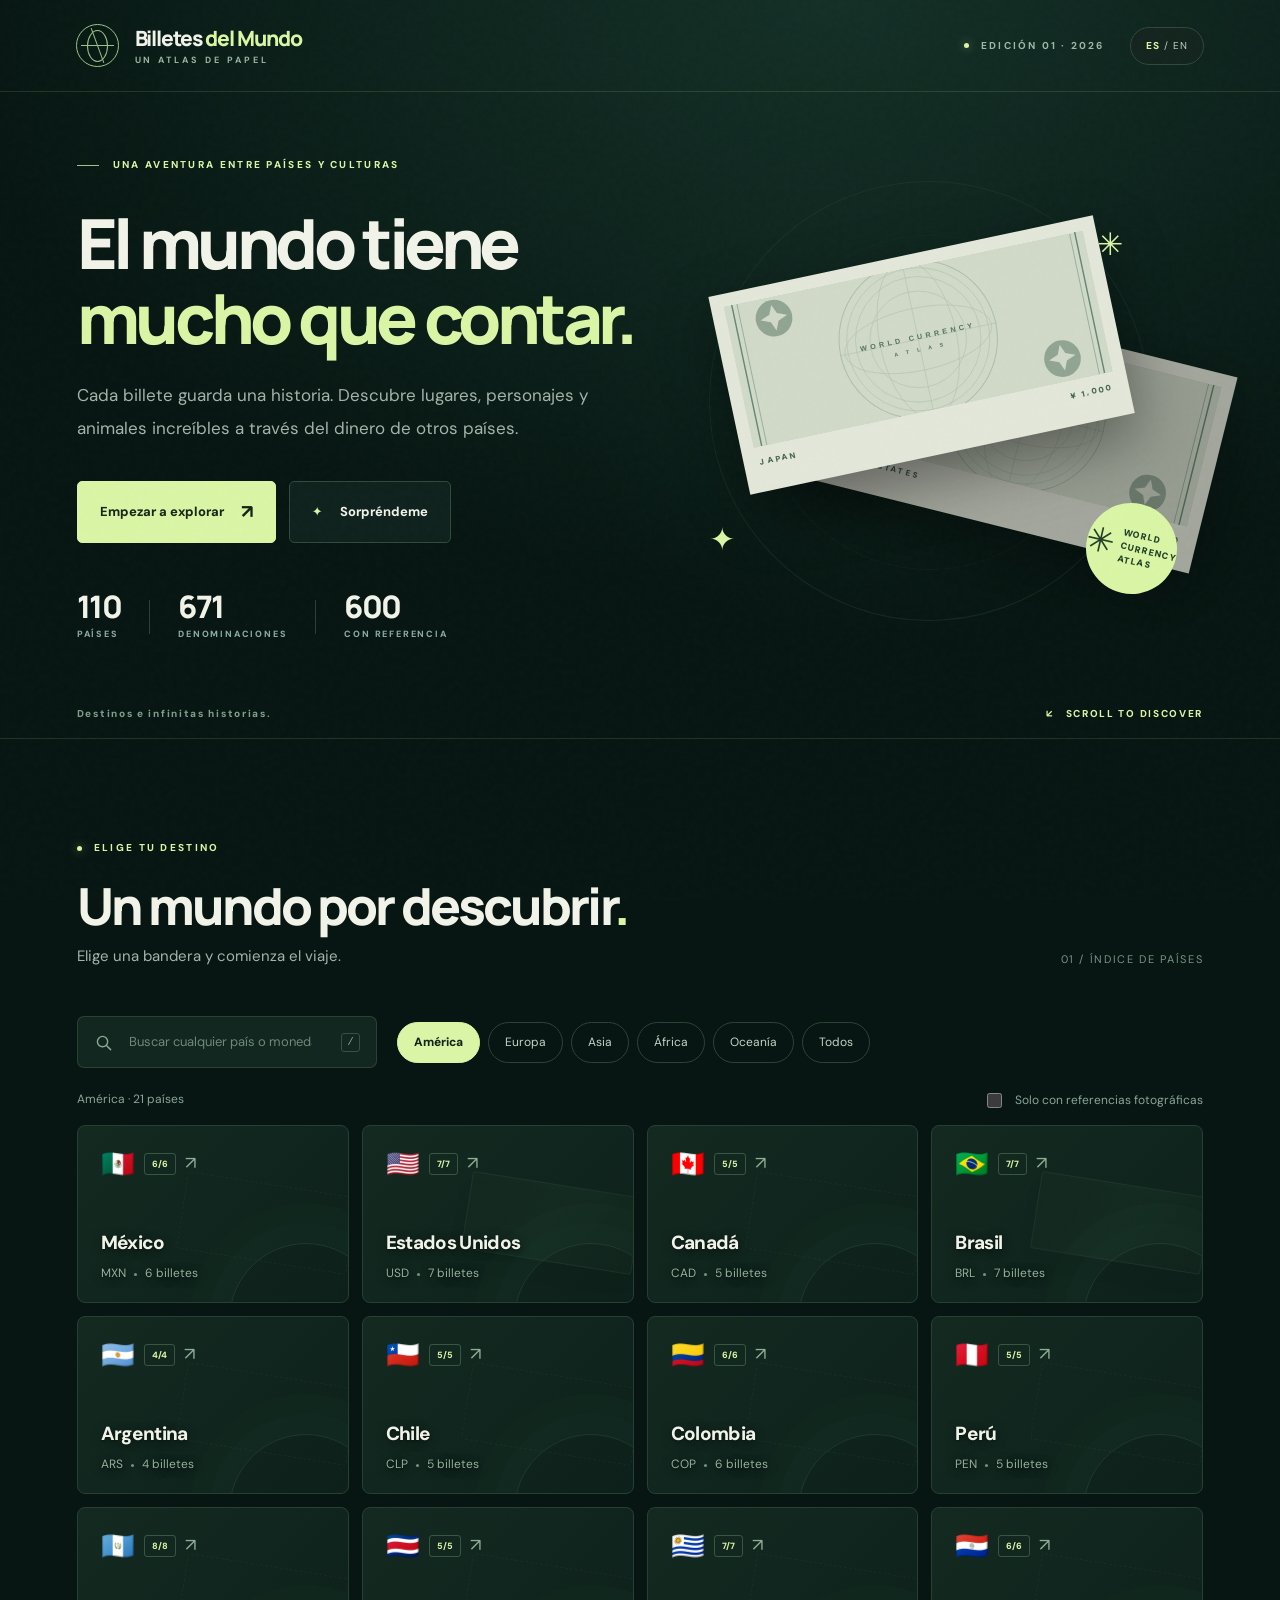
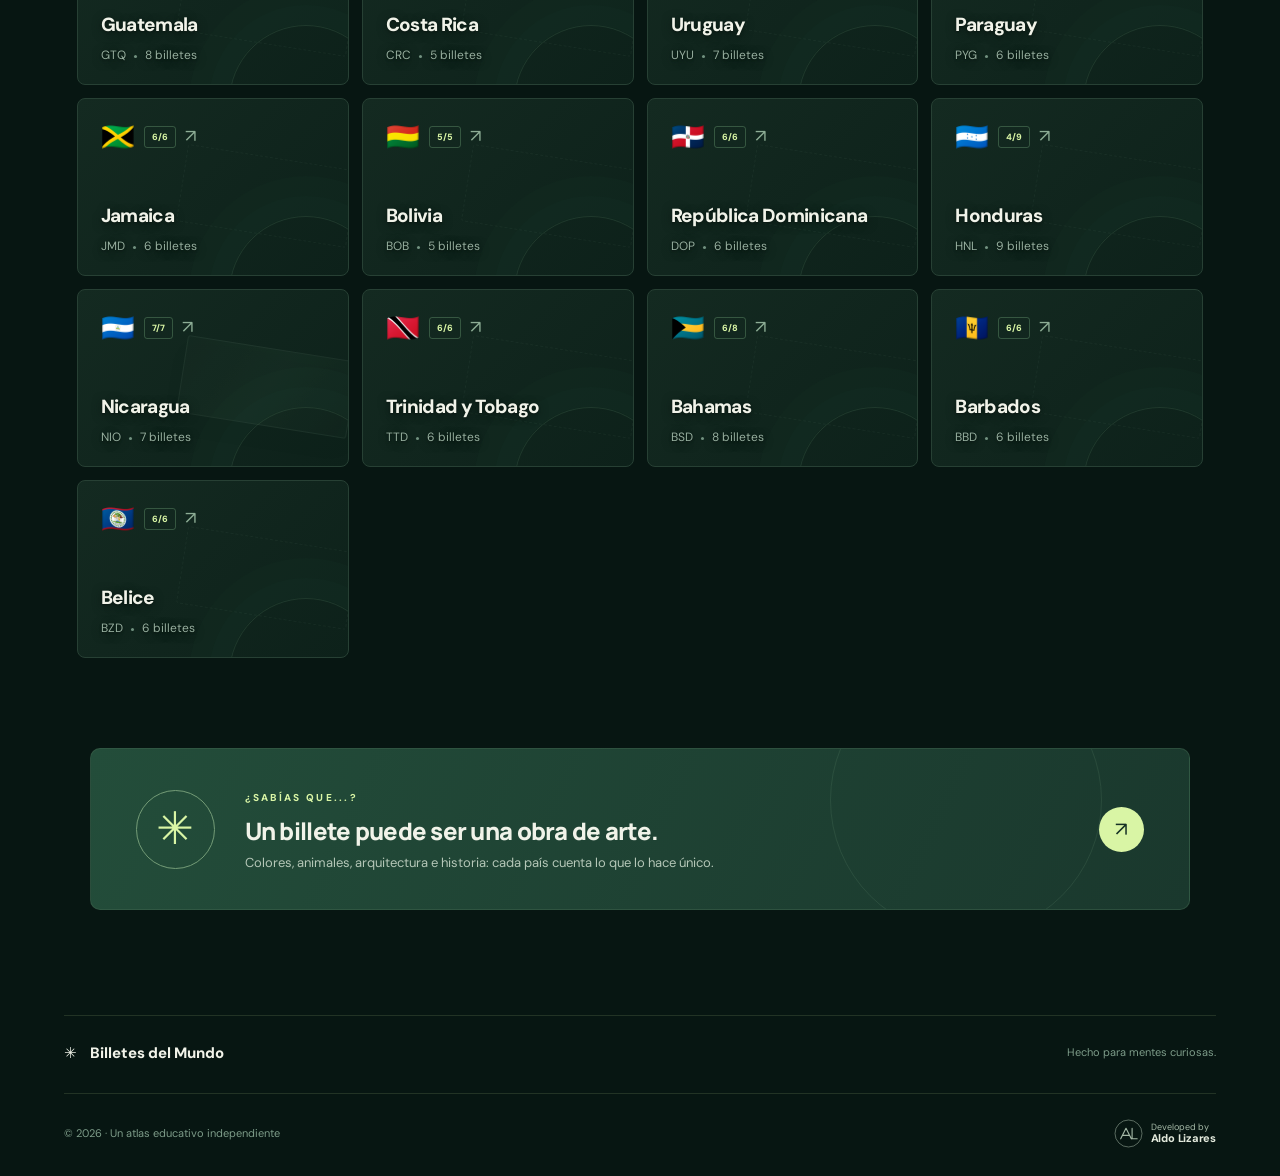
==== index.html @ 88e13718 "v2.7.1: regional browsing, global search, paged cards and cancel obsolete covers" ====
<!doctype html>
<html lang="es">
<head>
  <meta charset="utf-8" />
  <meta name="viewport" content="width=device-width, initial-scale=1, viewport-fit=cover" />
  <meta name="theme-color" content="#081715" />
  <meta name="description" content="Billetes del Mundo — Un museo visual e interactivo para descubrir los billetes actuales de 90 destinos. Creado por Aldo Lizares." />
  <meta property="og:title" content="Billetes del Mundo | Un museo en tu bolsillo" />
  <meta property="og:description" content="Explora países, monedas y denominaciones. Una pequeña aventura alrededor del mundo." />
  <title>Billetes del Mundo — Descubre el dinero del planeta</title>
  <link rel="icon" href="./favicon.svg?v=1" type="image/svg+xml" />
  <link rel="icon" href="./icon-192.png?v=1" type="image/png" sizes="192x192" />
  <link rel="apple-touch-icon" href="./apple-touch-icon.png?v=1" sizes="180x180" />
  <link rel="manifest" href="./manifest.webmanifest?v=1" />
  <meta name="apple-mobile-web-app-title" content="Billetes del Mundo" />
  <link rel="preconnect" href="https://fonts.googleapis.com" />
  <link rel="preconnect" href="https://fonts.gstatic.com" crossorigin />
  <link rel="stylesheet" href="https://fonts.googleapis.com/css2?family=DM+Sans:wght@400;450;500;550;600;650;700;750;800&family=Manrope:wght@400;500;600;700;800&display=swap" />
  <link rel="stylesheet" href="assets/style.css?v=2.7.1" />
  <script src="assets/images.js?v=2.7.1" defer></script>
  <script src="assets/app.js?v=2.7.1" defer></script>
</head>
<body>
  <div class="app-shell">
    <div class="grain" aria-hidden="true"></div>
    <header class="site-header" id="site-header">
      <a class="brand" href="#/" aria-label="Volver al inicio de Billetes del Mundo">
        <span class="brand-logo" aria-hidden="true"><span class="logo-planet"></span><span class="logo-orbit"></span></span>
        <span class="brand-copy"><strong>Billetes<span>del Mundo</span></strong><small data-i18n="brandSubtitle">UN ATLAS DE PAPEL</small></span>
      </a>
      <div class="top-actions">
        <span class="edition-tag"><span class="edition-dot"></span><span data-i18n="edition">EDICIÓN 01 · 2026</span></span>
        <button type="button" id="language-button" class="language-button" aria-label="Change language"><span class="language-dot">ES</span><span> / EN</span></button>
      </div>
    </header>

    <main id="app">
      <section id="home-view" class="home-view">
        <div class="hero">
          <div class="hero-glow" aria-hidden="true"></div>
          <div class="hero-grid">
            <div class="hero-copy">
              <div class="eyebrow"><span class="eyebrow-line"></span><span data-i18n="eyebrow">UNA AVENTURA ENTRE PAÍSES Y CULTURAS</span></div>
              <h1 data-i18n-html="headline">El mundo tiene<br/><em>mucho que contar.</em></h1>
              <p data-i18n="heroDesc">Cada billete guarda una historia. Descubre lugares, personajes y animales increíbles a través del dinero de otros países.</p>
              <div class="hero-buttons">
                <a href="#explore" class="button button-primary" id="explore-button"><span data-i18n="exploreNow">Empezar a explorar</span><span class="arrow-diag">↗</span></a>
                <button type="button" class="button button-ghost" id="surprise-button"><span class="sparkle">✦</span><span data-i18n="surprise">Sorpréndeme</span></button>
              </div>
              <div class="hero-stats" aria-label="Datos del catálogo">
                <div><strong id="stat-countries">90</strong><small data-i18n="countries">PAÍSES</small></div>
                <span class="stat-separator"></span>
                <div><strong id="stat-denoms">544</strong><small data-i18n="denominations">DENOMINACIONES</small></div>
                <span class="stat-separator"></span>
                <div><strong id="stat-images">460</strong><small data-i18n="illustrated">CON REFERENCIA</small></div>
              </div>
            </div>
            <div class="hero-art" aria-hidden="true">
              <div class="hero-orbit orbit-one"></div><div class="hero-orbit orbit-two"></div>
              <div class="hero-star star-one">✳</div><div class="hero-star star-two">✦</div>
              <div class="hero-banknote note-one"><div class="hero-note-img" id="hero-note-img-one"></div><div class="hero-note-line"><span>JAPAN</span><span>¥ 1,000</span></div></div>
              <div class="hero-banknote note-two"><div class="hero-note-img" id="hero-note-img-two"></div><div class="hero-note-line"><span>UNITED STATES</span><span>$ 100</span></div></div>
              <div class="floating-stamp"><span>✳</span><small>WORLD<br/>CURRENCY<br/>ATLAS</small></div>
            </div>
          </div>
          <div class="hero-bottom-line"><span data-i18n="heroBottom">Destinos e infinitas historias.</span><span>↙ &nbsp; SCROLL TO DISCOVER</span></div>
        </div>

        <section class="explore-section" id="explore" aria-labelledby="explore-heading">
          <div class="section-intro"><div><span class="section-kicker"><span class="kicker-dot"></span><span data-i18n="chooseDestination">ELIGE TU DESTINO</span></span><h2 id="explore-heading" data-i18n-html="exploreTitle">Un mundo por descubrir<span class="accent-period">.</span></h2><p data-i18n="exploreDesc">Elige una bandera y comienza el viaje.</p></div><div class="section-sidenote">01 / <span data-i18n="indexLabel">ÍNDICE DE PAÍSES</span></div></div>
          <div class="explore-toolbar">
            <label class="search-field"><svg viewBox="0 0 24 24" width="19" height="19" fill="none" stroke="currentColor" stroke-width="1.8" stroke-linecap="round"><circle cx="10.8" cy="10.8" r="6.5"/><path d="m16 16 5 5"/></svg><input id="country-search" type="search" data-placeholder-es="Buscar cualquier país o moneda..." data-placeholder-en="Search any country or currency..." placeholder="Buscar país o moneda..." autocomplete="off" aria-label="Buscar países"/><kbd>/</kbd></label>
            <div class="filter-scroll" id="region-filters" role="group" aria-label="Filtrar regiones"></div>
          </div>
          <div class="results-caption"><span id="results-count" aria-live="polite"></span><label class="verified-only"><input type="checkbox" id="verified-only"/><span class="check-faux"></span><span data-i18n="photosOnly">Solo con referencias fotográficas</span></label></div>
          <div id="country-grid" class="country-grid"></div>
          <div id="country-more" class="country-more" hidden><span id="country-more-count" class="country-more-count" aria-live="polite"></span><button type="button" class="button button-secondary" id="show-more" aria-controls="country-grid">Mostrar más ↓</button></div>
          <div id="empty-state" class="empty-state" hidden><span>⌕</span><h3 data-i18n="noResults">No encontramos ese destino</h3><p data-i18n="tryAnother">Intenta buscar otro país o moneda.</p><button type="button" class="button button-secondary" id="reset-search" data-i18n="reset">Borrar filtros</button></div>
        </section>
        <section class="discovery-strip"><div class="discovery-symbol">✳</div><div><span class="section-kicker" data-i18n="didYouKnow">¿SABÍAS QUE...?</span><h3 data-i18n="discoveryTitle">Un billete puede ser una obra de arte.</h3><p data-i18n="discoveryDesc">Colores, animales, arquitectura e historia: cada país cuenta lo que lo hace único.</p></div><button class="round-arrow" id="random-bottom" type="button" title="Descubrir un país al azar">↗</button></section>
      </section>

      <section id="country-view" class="country-view" hidden aria-live="polite">
        <nav class="breadcrumb"><a href="#/" id="back-link"><span>←</span> <span data-i18n="allCountries">Todos los países</span></a><span class="slash">/</span><span id="crumb-country"></span></nav>
        <div class="country-title-row"><div><span class="section-kicker"><span class="kicker-dot"></span><span data-i18n="countryCollection">COLECCIÓN POR PAÍS</span></span><div class="country-title"><span id="detail-flag"></span><h1 id="detail-country"></h1></div><div class="detail-sub"><span id="detail-currency"></span><span class="tiny-dot">•</span><span id="detail-series"></span></div></div><button class="round-icon" type="button" id="random-country" title="Otro país al azar" aria-label="Descubrir otro país">↗</button></div>
        <div class="detail-layout">
          <div class="note-display">
            <div class="display-top"><span class="image-status" id="image-status"><span class="live-dot"></span><span id="image-status-text">CARGANDO FOTOGRAFÍA</span></span><span class="note-counter" id="note-count"></span></div>
            <div class="note-canvas" id="note-canvas"><div class="note-stage" id="note-stage"><div id="note-image" class="note-image-wrap"></div><div id="note-placeholder" class="note-placeholder" hidden><div class="placeholder-inner"><div class="placeholder-symbol">✳</div><div class="placeholder-note-value" id="placeholder-value"></div><p data-i18n="pendingPhoto">Fotografía pendiente de verificación</p><a class="official-preview-link" id="official-note-link" target="_blank" rel="noopener noreferrer" hidden>Ver imágenes oficiales ↗</a></div></div></div></div>
            <div class="image-tools"><div class="side-switch" role="group" aria-label="Lado del billete"><button type="button" class="side-switch-btn selected" id="front-button" data-i18n="front">Anverso</button><button type="button" class="side-switch-btn" id="back-button" data-i18n="back">Reverso</button></div><button class="tool-button" type="button" id="zoom-button" title="Ampliar fotografía" disabled><svg viewBox="0 0 24 24" width="19" height="19" fill="none" stroke="currentColor" stroke-width="1.7" stroke-linecap="round"><circle cx="10.5" cy="10.5" r="6.5"/><path d="m16 16 5 5M8 10.5h5M10.5 8v5"/></svg><span data-i18n="zoom">Ampliar</span></button></div>
            <div class="image-source" id="image-source" hidden></div>
          </div>
          <div class="denom-panel"><span class="section-kicker"><span class="kicker-dot"></span><span data-i18n="selectDenom">ELIGE UNA DENOMINACIÓN</span></span><h2 data-i18n-html="banknotesCountry">Los billetes del país<span class="accent-period">.</span></h2><p data-i18n="selectDenomDesc">Selecciona un valor para ver el diseño de cada billete.</p><div class="denom-buttons" id="denom-buttons"></div><div class="selected-summary"><span data-i18n="selectedBanknote">BILLETE SELECCIONADO</span><strong id="selected-denomination"></strong><span id="selected-status"></span></div><div class="note-story" id="note-story" hidden><span class="note-story-label" id="note-story-label"></span><p id="note-story-text"></p></div><div class="fun-fact"><div class="fun-icon">✦</div><div><span data-i18n="aCuriosity">UNA CURIOSIDAD</span><p id="country-fact"></p></div></div><div class="source-link-container"><a class="official-link" id="official-source" target="_blank" rel="noopener noreferrer"><span data-i18n="officialSource">Consultar banco central</span>↗</a></div></div>
        </div>
        <div class="next-journey"><span data-i18n="keepExploring">SIGUE EXPLORANDO</span><button type="button" id="next-country"><span data-i18n="otherDestination">Descubre otro destino</span><span>↗</span></button></div>
      </section>
    </main>

    <footer class="footer"><div class="footer-top"><span class="footer-brand">✳ <span>Billetes del Mundo</span></span><span class="footer-motto" data-i18n="footerMotto">Hecho para mentes curiosas.</span></div><div class="footer-bottom"><span class="footer-copyright">© 2026 · <span data-i18n="footEdition">Un atlas educativo independiente</span></span><div class="signature" aria-label="Developed by Aldo Lizares"><span class="signature-monogram"><svg width="29" height="29" viewBox="0 0 29 29" fill="none" aria-hidden="true"><circle cx="14.5" cy="14.5" r="13.5" stroke="currentColor" stroke-opacity=".52"/><path d="M6.7 19.8 12 9.3l5.3 10.5M8.3 16.4h7.2M18.1 9.4v10.4h5.1" stroke="currentColor" stroke-width="1.12" stroke-linecap="round" stroke-linejoin="round"/></svg></span><span class="signature-copy"><span>Developed by</span><strong>Aldo Lizares</strong></span></div></div></footer>
  </div>
  <dialog id="image-dialog" class="image-dialog"><div class="dialog-top"><div><strong id="dialog-title"></strong><small id="dialog-subtitle"></small></div><button class="dialog-close" id="dialog-close" aria-label="Cerrar">×</button></div><div id="dialog-image-frame" class="dialog-image-frame"><div id="dialog-image" class="dialog-photo" role="img" aria-label="Fotografía ampliada del billete"></div></div><div class="dialog-bottom"><span data-i18n="museumViewer">VISOR DEL MUSEO</span><button type="button" id="dialog-flip"><span data-i18n="flipNote">Voltear billete</span> ↻</button></div></dialog>
  <noscript><div class="noscript">Para explorar el catálogo necesitas activar JavaScript.</div></noscript>
</body>
</html>
---- assets/style.css ----
:root{color-scheme:dark;--bg:#071612;--bg2:#0c1c17;--panel:#10231c;--panel2:#183127;--ink:#f1f3e9;--muted:#a4b4aa;--dim:#70857a;--accent:#d9f5a5;--stroke:rgba(217,245,165,.13);--font:"DM Sans",system-ui,-apple-system,sans-serif;--display:"Manrope",var(--font)}
*{box-sizing:border-box}html{scroll-behavior:smooth;scroll-padding-top:95px}body{margin:0;background:radial-gradient(ellipse 80% 25% at 65% 0%,#143027 0%,transparent 85%),var(--bg);color:var(--ink);font:15px/1.6 var(--font);-webkit-font-smoothing:antialiased;min-height:100vh}a{color:inherit;text-decoration:none}button,input{font:inherit}button{cursor:pointer}button:focus-visible,input:focus-visible,a:focus-visible{outline:2px solid var(--accent);outline-offset:3px}[hidden]{display:none!important}::selection{color:#071612;background:var(--accent)}.app-shell{max-width:1600px;margin:auto;position:relative;overflow:hidden}.grain{position:fixed;inset:0;pointer-events:none;opacity:.018;background-image:url("data:image/svg+xml,%3Csvg viewBox='0 0 200 200' xmlns='http://www.w3.org/2000/svg'%3E%3Cfilter id='n'%3E%3CfeTurbulence type='fractalNoise' baseFrequency='.75' numOctaves='3' stitchTiles='stitch'/%3E%3C/filter%3E%3Crect width='100%25' height='100%25' filter='url(%23n)'/%3E%3C/svg%3E");z-index:5}.site-header{height:92px;padding:0 clamp(22px,5.9vw,85px);border-bottom:1px solid var(--stroke);display:flex;align-items:center;justify-content:space-between;position:relative;z-index:3}.brand{display:flex;gap:16px;align-items:center}.brand-logo{width:43px;height:43px;border:1px solid #9cc487;border-radius:50%;position:relative;display:grid;place-items:center}.logo-planet{width:21px;height:32px;border:1px solid #9cc487;border-radius:50%}.logo-planet:before{content:"";position:absolute;left:4px;right:4px;top:20px;border-top:1px solid #9cc487}.logo-orbit{position:absolute;left:20px;top:2px;bottom:2px;border-left:1px solid #9cc487;transform:rotate(-20deg)}.brand-copy{display:flex;flex-direction:column;line-height:1.2}.brand-copy strong{font:800 21px/1.15 var(--display);letter-spacing:-.05em}.brand-copy strong span{color:var(--accent);margin-left:3px}.brand-copy small{font-size:9px;letter-spacing:.33em;font-weight:700;color:#99b6a3;margin-top:5px}.top-actions{display:flex;align-items:center;gap:26px}.edition-tag{color:#9fb9a5;font-size:10px;font-weight:700;letter-spacing:.22em}.edition-dot,.kicker-dot{display:inline-block;height:5px;width:5px;border-radius:50%;background:var(--accent);margin-right:12px;vertical-align:middle;box-shadow:0 0 10px #d9f5a588}.language-button{border:1px solid #31483b;border-radius:40px;background:#14241e;color:#bcd2c4;font-size:10px;padding:10px 15px;letter-spacing:.1em}.language-dot{color:var(--accent);font-weight:800}.hero{position:relative;min-height:645px;border-bottom:1px solid var(--stroke)}.hero-glow{position:absolute;right:6%;top:5%;width:50%;height:80%;background:radial-gradient(ellipse,#1d40312b,transparent 72%);pointer-events:none}.hero-grid{display:grid;grid-template-columns:1.04fr .96fr;align-items:center;gap:20px;padding:65px clamp(26px,6%,95px) 48px;min-height:575px}.hero-copy{position:relative;z-index:1}.eyebrow,.section-kicker{font-size:10px;letter-spacing:.23em;color:var(--accent);font-weight:800}.eyebrow-line{display:inline-block;width:22px;border-top:1px solid #a2c18d;vertical-align:middle;margin-right:14px}.hero h1{font:800 clamp(48px,5.4vw,84px)/1.08 var(--display);letter-spacing:-.064em;max-width:780px;margin:33px 0 24px}.hero h1 em{font-style:normal;color:var(--accent)}.hero-copy>p{font-size:17px;color:var(--muted);max-width:540px;margin:0;line-height:1.9}.hero-buttons{display:flex;gap:13px;margin-top:37px}.button{border-radius:5px;padding:15px 22px;min-height:51px;display:inline-flex;align-items:center;gap:17px;font-size:13px;font-weight:750;border:1px solid #304b3b}.button-primary{background:var(--accent);color:#172516;border-color:var(--accent)}.button-primary:hover{background:#efffc9}.button-ghost,.button-secondary{color:var(--ink);background:#10221d}.button-ghost:hover,.button-secondary:hover{border-color:#87b290}.arrow-diag{font-size:19px}.sparkle{color:var(--accent)}.hero-stats{display:flex;gap:28px;align-items:center;margin-top:48px}.hero-stats div{display:grid;gap:5px}.hero-stats strong{font:800 31px/1 var(--display);letter-spacing:-.05em}.hero-stats small{font-size:9px;letter-spacing:.2em;color:#8baca0;font-weight:800}.stat-separator{width:1px;height:34px;background:#294035}.hero-bottom-line{display:flex;justify-content:space-between;padding:16px clamp(26px,6%,95px);font-size:10px;font-weight:800;letter-spacing:.17em;color:#7f9f8c}.hero-bottom-line span:last-child{color:var(--accent)}.hero-art{height:485px;position:relative}.hero-orbit{position:absolute;border:1px solid #24403570;border-radius:50%;width:440px;height:440px;top:5%;left:7%;transform:rotate(-25deg)}.orbit-two{width:335px;height:335px;top:16%;left:17%;border-style:dotted}.hero-banknote{position:absolute;width:74%;max-width:460px;aspect-ratio:1.95;background:#e3e7d9;padding:13px;box-shadow:0 22px 60px #0006;transform:rotate(-12deg);top:20%;left:10%;z-index:2}.note-two{transform:rotate(14deg);left:29%;top:35%;z-index:1;filter:brightness(.72)}.hero-note-img{height:82%;background:#d1d9c8 url("note-ornament.svg") center/cover no-repeat}.hero-note-line{display:flex;justify-content:space-between;padding:9px 3px 0;color:#476454;font-weight:900;letter-spacing:.3em;font-size:8px}.floating-stamp{position:absolute;right:5%;bottom:10%;background:var(--accent);color:#224027;width:91px;height:91px;border-radius:50%;display:flex;align-items:center;justify-content:center;gap:6px;transform:rotate(13deg);z-index:4}.floating-stamp span{font-size:34px}.floating-stamp small{font-size:9px;line-height:1.5;letter-spacing:.11em;font-weight:900}.hero-star{position:absolute;color:var(--accent);font-size:31px;z-index:4}.star-one{right:15%;top:13%}.star-two{left:7%;bottom:16%}.explore-section{padding:95px clamp(26px,6%,95px) 90px}.section-intro{display:flex;justify-content:space-between;align-items:flex-end}.section-intro h2,.denom-panel h2{font:800 clamp(32px,4vw,52px)/1.14 var(--display);letter-spacing:-.056em;margin:18px 0 10px}.accent-period{color:var(--accent)}.section-intro p,.denom-panel>p{color:var(--muted);margin:0}.section-sidenote{font-size:11px;letter-spacing:.15em;color:#759583}.explore-toolbar{display:flex;gap:18px;align-items:center;margin-top:48px}.search-field{height:52px;width:300px;display:flex;gap:14px;align-items:center;border:1px solid var(--stroke);background:#12271f;border-radius:7px;padding:0 16px}.search-field svg{color:#86aa92;flex-shrink:0}.search-field input{background:none;border:0;outline:0;color:var(--ink);min-width:0;width:100%;font-size:13px}.search-field input::placeholder{color:#6e8979}.search-field kbd{font-size:11px;border:1px solid #375044;padding:0 5px;color:#82a08e;border-radius:3px}.filter-scroll{display:flex;gap:8px;overflow:auto;scrollbar-width:none;padding:2px}.filter-scroll::-webkit-scrollbar{display:none}.filter-chip{border:1px solid #2c4436;background:transparent;color:#c4d3c6;border-radius:28px;padding:10px 16px;font-size:12px;white-space:nowrap}.filter-chip.active,.filter-chip[aria-pressed=true]{color:#142419;border-color:var(--accent);background:var(--accent);font-weight:800}.results-caption{display:flex;justify-content:space-between;color:#8ba598;font-size:12px;margin:22px 0 14px}.verified-only{display:flex;align-items:center;gap:10px;cursor:pointer}.verified-only input{accent-color:var(--accent);width:15px;height:15px}.check-faux{display:none}.country-grid{display:grid;grid-template-columns:repeat(4,minmax(0,1fr));gap:13px}.country-card{min-height:166px;position:relative;overflow:hidden;text-align:left;border:1px solid #274034;background:linear-gradient(135deg,#142a21,#0d211a);border-radius:8px;color:var(--ink);padding:23px 23px 19px;display:flex;flex-direction:column;justify-content:space-between;isolation:isolate;transition:transform .22s,border-color .22s,background .22s}.country-card:before{content:"";position:absolute;z-index:-1;width:152px;height:152px;right:-35px;bottom:-95px;border-radius:50%;border:1px solid #3c5e4860;box-shadow:0 0 0 20px #1a3b2826,0 0 0 40px #1a3b2820}.country-card:hover{transform:translateY(-3px);border-color:#9ccf9b88;background:linear-gradient(135deg,#1d392b,#11291e)}.country-card-top{display:flex;align-items:center;gap:9px}.country-card-flag{font-size:27px;line-height:1}.country-card-arrow{margin-left:auto;color:#8dad95;font-size:18px}.card-photo-badge{font-size:9px;padding:3px 7px;border:1px solid #6d9e7366;border-radius:3px;color:var(--accent);font-weight:800}.country-card-name{font-size:19px;letter-spacing:-.035em;font-weight:800}.country-card-info{color:#97af9f;font-size:12px;margin-top:4px}.card-dot{display:inline-block;width:3px;height:3px;border-radius:50%;background:#729280;margin:0 8px;vertical-align:middle}.empty-state{text-align:center;padding:70px 10px;border:1px dashed #385344;border-radius:10px}.empty-state>span{font-size:45px;color:var(--accent)}.empty-state p{color:var(--muted)}.discovery-strip{position:relative;display:flex;align-items:center;gap:30px;margin:0 clamp(26px,7%,112px) 105px;padding:35px 45px;border-radius:10px;background:linear-gradient(115deg,#234d3a,#1a382d);border:1px solid #41664e77;overflow:hidden}.discovery-strip:after{content:"";position:absolute;right:8%;top:-85px;width:270px;height:270px;border:1px solid #86b28c22;border-radius:50%}.discovery-symbol{width:79px;height:79px;border:1px solid #749c77;border-radius:50%;display:grid;place-items:center;color:var(--accent);font-size:45px;flex-shrink:0}.discovery-strip h3{font:800 24px var(--display);letter-spacing:-.03em;margin:6px 0}.discovery-strip p{color:#b5c7b8;margin:0;font-size:13px}.round-arrow{margin-left:auto;flex-shrink:0;width:45px;height:45px;border:0;border-radius:50%;background:var(--accent);color:#153025;font-size:20px}.footer{border-top:1px solid var(--stroke);margin:0 5%;padding:25px 0 28px}.footer-top,.footer-bottom{display:flex;align-items:center;justify-content:space-between;gap:20px}.footer-top{border-bottom:1px solid var(--stroke);padding-bottom:28px}.footer-brand{font-weight:800}.footer-brand>span{margin-left:10px}.footer-motto,.footer-copyright{font-size:11px;color:#7d9c89}.footer-bottom{padding-top:25px}.signature{display:flex;align-items:center;gap:8px;color:#a5b9a7}.signature-monogram{display:grid;place-items:center}.signature-copy{display:flex;flex-direction:column;line-height:1.2;font-size:9px}.signature-copy strong{font-size:11px;letter-spacing:-.02em;font-weight:800;color:#e2e9dc}.country-view{padding:40px clamp(26px,6%,95px) 105px}.breadcrumb{display:flex;gap:20px;align-items:center;font-size:12px;color:#849e8c}.breadcrumb a:hover{color:var(--accent)}.slash{color:#365644}.country-title-row{display:flex;align-items:center;justify-content:space-between;padding:65px 0 35px}.country-title{display:flex;align-items:center;gap:20px}.country-title #detail-flag{font-size:53px}.country-title h1{font:800 clamp(40px,5vw,78px)/1.1 var(--display);letter-spacing:-.065em;margin:16px 0 12px}.detail-sub{color:#a5b9aa;font-size:15px}.tiny-dot{margin:0 9px;color:var(--accent)}.round-icon{width:48px;height:48px;background:#142d23;border:1px solid #365443;color:var(--accent);border-radius:50%;font-size:22px}.detail-layout{display:grid;grid-template-columns:minmax(0,1.15fr) minmax(300px,.85fr);gap:30px;align-items:start}.note-display{background:linear-gradient(150deg,#173328,#0d211a);border:1px solid #345444;border-radius:12px;padding:23px}.display-top,.image-tools{display:flex;align-items:center;justify-content:space-between}.image-status{font-size:10px;letter-spacing:.15em;font-weight:800;color:var(--accent)}.image-status.pending{color:#a6b6aa}.live-dot{display:inline-block;width:5px;height:5px;border-radius:50%;background:currentColor;margin-right:8px}.note-counter{font:800 13px var(--display);color:#a0bcab}.note-canvas{height:clamp(250px,34vw,450px);display:grid;place-items:center}.note-stage{width:100%;height:100%;display:grid;place-items:center}.note-image-wrap{width:100%;display:grid;place-items:center;cursor:zoom-in}.note-image-wrap img{max-width:100%;max-height:clamp(230px,30vw,390px);object-fit:contain;box-shadow:0 12px 35px #001a1255;animation:appear .25s ease}.image-loading{font-size:11px;color:#9cb9a8;letter-spacing:.15em}.note-placeholder{width:min(100%,480px);aspect-ratio:1.9;background:linear-gradient(135deg,#d9e0ce,#bccbb9);border:13px solid #f0f1e6;box-shadow:0 15px 50px #0006;display:grid;place-items:center;text-align:center;color:#547261;transform:rotate(-3deg)}.placeholder-inner{padding:8px}.placeholder-symbol{font-size:38px}.placeholder-note-value{font:800 clamp(26px,4vw,46px) var(--display)}.note-placeholder p{font-size:11px;max-width:200px;margin:5px auto}.image-tools{gap:14px;border-top:1px solid var(--stroke);padding-top:18px}.side-switch{display:inline-flex;gap:4px;padding:4px;background:#0b1e16;border:1px solid #355043;border-radius:6px}.side-switch-btn{border:0;border-radius:4px;background:transparent;color:#9fb6a6;padding:11px 17px;font-size:12px;font-weight:750}.side-switch-btn.selected{background:var(--accent);color:#0a1d15}.tool-button{border:1px solid #395445;border-radius:5px;background:#162d23;color:#e1eadd;display:flex;align-items:center;gap:7px;padding:12px;font-size:12px}.tool-button:disabled{opacity:.4;cursor:default}.image-source{font-size:11px;color:#8faf9c;margin-top:14px}.image-source a{text-decoration:underline}.denom-panel{padding:24px 5px}.denom-panel h2{font-size:35px}.denom-buttons{display:grid;grid-template-columns:repeat(3,1fr);gap:10px;margin-top:28px}.denom-button{border:1px solid #315341;background:#13291f;color:#e0eddb;border-radius:7px;min-height:57px;font-size:15px;font-weight:800;letter-spacing:-.04em}.denom-button[data-has-photo="true"]:after{content:"✦";font-size:10px;color:var(--accent);vertical-align:super;margin-left:4px}.denom-button.active{border-color:var(--accent);background:var(--accent);color:#152a1d}.denom-button.active:after{color:#385e3b}.selected-summary{display:flex;flex-direction:column;gap:6px;border-top:1px solid var(--stroke);border-bottom:1px solid var(--stroke);margin-top:24px;padding:23px 0}.selected-summary>span:first-child,.fun-fact span{font-size:10px;letter-spacing:.18em;font-weight:800;color:var(--accent)}.selected-summary strong{font:800 33px var(--display)}#selected-status{font-size:12px;color:#aac2ae}.fun-fact{display:flex;gap:16px;margin-top:26px}.fun-icon{width:42px;height:42px;flex-shrink:0;display:grid;place-items:center;border:1px solid #48694b;border-radius:50%;color:var(--accent);font-size:22px}.fun-fact p{font-size:14px;line-height:1.7;color:#c2d1c4}.source-link-container{margin-top:20px}.official-link{font-size:12px;color:var(--accent);border-bottom:1px solid #67865d;padding-bottom:6px}.next-journey{margin-top:80px;border-top:1px solid var(--stroke);padding-top:27px;display:flex;justify-content:space-between;align-items:center;font-size:10px;letter-spacing:.2em;color:var(--accent)}.next-journey button{background:none;color:var(--ink);border:0;font-weight:800;font-size:15px}.next-journey button span:last-child{margin-left:18px;color:var(--accent)}.image-dialog{background:#0c1e18;color:#e9efe6;border:1px solid #4b6954;border-radius:13px;max-width:min(1000px,94vw);max-height:95vh;padding:18px 24px;box-shadow:0 40px 160px #000d}.image-dialog::backdrop{background:#000d;backdrop-filter:blur(7px)}.dialog-top,.dialog-bottom{display:flex;align-items:center;justify-content:space-between;gap:20px}.dialog-top strong,.dialog-top small{display:block}.dialog-top small{color:#96b7a0}.dialog-close{border:0;background:transparent;font-size:31px;color:#d2e6d5}.image-dialog img{display:block;max-width:100%;max-height:68vh;object-fit:contain;margin:18px auto}.dialog-bottom{border-top:1px solid var(--stroke);padding-top:12px;font-size:10px;letter-spacing:.12em;color:#93ab99}.dialog-bottom button{background:#d9f5a5;color:#163025;border:0;border-radius:5px;padding:10px;font-size:12px}.noscript{padding:20px;text-align:center}.image-dialog[open]{display:block}@keyframes appear{from{opacity:0;transform:scale(.96)}to{opacity:1;transform:scale(1)}}@media(max-width:1050px){.country-grid{grid-template-columns:repeat(3,1fr)}.hero-grid{grid-template-columns:1fr .84fr}.hero-art{transform:scale(.9);transform-origin:center}.detail-layout{grid-template-columns:1fr .88fr}}@media(max-width:780px){.site-header{height:72px;padding:0 20px}.brand-logo{width:35px;height:35px}.brand-copy strong{font-size:16px}.brand-copy small{font-size:7px}.edition-tag{display:none}.hero-grid{grid-template-columns:1fr;min-height:0;padding:75px 23px 20px;gap:10px}.hero{min-height:0}.hero h1{font-size:clamp(43px,8vw,64px);margin:24px 0 20px}.hero-copy>p{font-size:14px;max-width:540px}.hero-buttons{margin-top:25px}.button{font-size:12px;padding:13px 15px}.hero-stats{gap:24px;margin-top:32px}.hero-stats strong{font-size:28px}.hero-art{width:min(470px,100%);height:320px;transform:none;margin:0 auto}.hero-orbit{height:285px;width:285px;left:12%;top:7%}.orbit-two{width:210px;height:210px;left:22%;top:20%}.hero-banknote{width:74%;top:13%;left:8%}.note-two{left:20%;top:33%}.floating-stamp{height:73px;width:73px;right:4%;bottom:3%}.floating-stamp small{font-size:7px}.floating-stamp span{font-size:23px}.hero-bottom-line{padding:13px 23px;font-size:8px}.explore-section{padding:72px 23px}.section-intro h2{font-size:36px}.section-sidenote{display:none}.explore-toolbar{display:block;margin-top:32px}.search-field{width:100%}.filter-scroll{margin-top:19px;margin-right:-23px}.results-caption{font-size:11px}.country-grid{grid-template-columns:repeat(2,minmax(0,1fr));gap:10px}.country-card{min-height:155px;padding:17px}.country-card-name{font-size:15px}.country-card-info{font-size:10px}.country-card-flag{font-size:23px}.discovery-strip{margin:0 23px 75px;padding:23px 20px;gap:15px}.discovery-symbol{width:44px;height:44px;font-size:29px}.discovery-strip h3{font-size:19px}.discovery-strip p{font-size:11px}.round-arrow{width:35px;height:35px}.footer{margin:0 23px}.footer-top{padding-bottom:21px}.footer-bottom{padding-top:19px}.country-view{padding:25px 23px 75px}.country-title-row{padding:45px 0 25px}.country-title h1{font-size:44px}.country-title #detail-flag{font-size:37px}.detail-layout{grid-template-columns:1fr;gap:10px}.note-display{padding:16px}.note-canvas{height:310px}.note-image-wrap img{max-height:270px}.denom-panel{padding:28px 0}.denom-panel h2{font-size:32px}}@media(max-width:420px){.brand-copy strong{font-size:14px}.language-button{padding:8px 10px}.hero h1{font-size:42px}.hero-buttons{gap:8px}.button{padding:12px 10px;gap:9px}.hero-stats{gap:16px}.hero-stats strong{font-size:25px}.hero-art{height:285px}.hero-banknote{top:12%}.note-two{top:32%}.hero-bottom-line span:last-child{font-size:0}.hero-bottom-line span:last-child:after{content:"↓ SCROLL";font-size:9px}.country-card-name{font-size:14px}.country-card-info{font-size:9px}.country-card{min-height:145px}.discovery-strip{gap:11px}.round-arrow{margin-left:0}.footer-motto{display:none}.footer-bottom{align-items:flex-end}.footer-copyright{max-width:150px}.note-canvas{height:260px}.note-image-wrap img{max-height:240px}.denom-buttons{grid-template-columns:repeat(3,minmax(0,1fr))}.denom-button{font-size:13px;padding:3px}.country-title h1{font-size:37px}.detail-sub{font-size:12px}}

/* Keep country names and currency metadata on distinct lines. */
.country-card-bottom{display:flex;flex-direction:column;gap:2px;align-items:flex-start;position:relative;z-index:1}
.country-card-top{position:relative;z-index:1}
.country-card-name{display:block}
.country-card-info{display:block}
.country-card:active{transform:translateY(0) scale(.985)}
@media(prefers-reduced-motion:reduce){html{scroll-behavior:auto}*,*::before,*::after{animation-duration:.01ms!important;transition-duration:.01ms!important}}

/* v1.1 — a quiet, museum-grade presentation for curated banknote portraits */
.country-card.has-image{min-height:178px}
.country-card-thumb{position:absolute;z-index:0;right:-14px;top:51px;width:70%;height:92px;display:flex;align-items:center;justify-content:center;pointer-events:none;transform:rotate(9deg);opacity:.85;filter:drop-shadow(0 12px 12px rgba(0,0,0,.32));transition:transform .35s ease,opacity .35s ease}
.country-card-thumb img{display:block;max-width:100%;max-height:100%;width:auto;height:auto;object-fit:contain;border:1px solid #fff7;border-radius:2px;background:#e3e6dd}
.country-card.has-image:hover .country-card-thumb{transform:rotate(5deg) translateY(-4px);opacity:.98}
.country-card.has-image .country-card-bottom,.country-card.has-image .country-card-top{position:relative;z-index:1}
.country-card.has-image .country-card-bottom{text-shadow:0 2px 10px #0c1a14,0 1px 2px #0c1a14}
.note-story{margin:17px 0 0;padding:15px 17px;background:linear-gradient(110deg,rgba(208,238,165,.07),rgba(208,238,165,.025));border-left:2px solid var(--accent);border-radius:0 8px 8px 0}
.note-story-label{display:block;color:var(--accent);font-size:9px;font-weight:800;letter-spacing:.15em}
.note-story p{font-size:12px;line-height:1.8;color:#c9dbc9;margin:9px 0 0}
.official-preview-link{display:inline-flex;align-items:center;justify-content:center;position:relative;z-index:3;margin-top:12px;padding:9px 10px;border-radius:5px;background:#19372a;color:#ebffe7;border:1px solid #537859;line-height:1.35;font-size:10px;font-weight:850;letter-spacing:.04em;max-width:95%;text-decoration:none;transform:rotate(3deg)}
.official-preview-link:hover,.official-preview-link:focus-visible{background:#2f5a3d;color:#fff}
.note-placeholder:has(.official-preview-link:not([hidden])){transform:rotate(-1.5deg)}
@media(max-width:600px){
 .country-card.has-image{min-height:166px}
 .country-card-thumb{top:46px;right:-18px;width:77%;height:67px}
 .country-card-thumb img{max-height:67px}
 .note-story{padding:12px 14px}
 .note-story p{font-size:11px;line-height:1.65}
 .official-preview-link{font-size:8.5px;padding:7px 6px;margin-top:8px}
}
@media(prefers-reduced-motion:reduce){.country-card-thumb{transition:none!important}}

/* v1.4: Canadian currency reproduction safeguards and visible coverage counters */
.card-photo-badge.no-photo{border-color:rgba(151,175,159,.22);color:#a1afa4;opacity:.8}
.note-image-wrap.specimen-required,.dialog-image-frame.specimen-required{position:relative;isolation:isolate}
.note-image-wrap.specimen-required::after,.dialog-image-frame.specimen-required::after{content:"SPECIMEN";position:absolute;top:50%;left:50%;z-index:3;transform:translate(-50%,-50%) rotate(-30deg);font-family:var(--display),sans-serif;font-weight:900;letter-spacing:.08em;font-size:clamp(23px,6vw,64px);line-height:1;color:#f7faef;-webkit-text-stroke:1.5px #143226;text-shadow:0 2px 6px #0009;opacity:.72;pointer-events:none;white-space:nowrap;width:80%;text-align:center}
.dialog-image-frame{position:relative;display:grid;place-items:center;max-height:76vh}
.dialog-image-frame img{max-width:100%;max-height:68vh;object-fit:contain;margin:18px auto}
.dialog-image-frame.specimen-required::after{font-size:clamp(24px,7vw,85px)}
@media(max-width:600px){.note-image-wrap.specimen-required::after{font-size:clamp(21px,7vw,43px)}.dialog-image-frame.specimen-required::after{font-size:clamp(21px,7vw,48px)}}

/* Version 2.0 — photographic banknote contact-sheet viewport.
   Each selected sheet is shown as its original image, visually framed to one note.
   No copied or altered image files are stored in the repository. */
.banknote-crop{position:relative;isolation:isolate;display:block;overflow:hidden;flex:none;background:#f4f4ee;box-shadow:0 14px 38px #00120f55;border-radius:3px;line-height:0}
.banknote-crop>img,.note-image-wrap .banknote-crop>img,.country-card-thumb .banknote-crop>img,.dialog-photo .banknote-crop>img{
 position:absolute!important;max-width:none!important;max-height:none!important;height:auto!important;
 margin:0!important;right:auto!important;bottom:auto!important;object-fit:fill!important;
 box-shadow:none!important;border:0!important;border-radius:0!important;animation:none!important;
 transform:none!important;pointer-events:none
}
.note-image-wrap .banknote-crop{width:min(100%,620px);margin:0 auto;cursor:zoom-in}
.country-card-thumb .banknote-crop{width:100%;max-width:100%;box-shadow:0 9px 13px #00120f88}
.dialog-photo{display:grid;place-items:center;width:min(920px,87vw);min-height:70px;max-height:72vh;padding:10px 0}
.dialog-photo>img{max-width:100%;max-height:68vh;object-fit:contain}
.dialog-photo .banknote-crop{width:min(85vw,850px);max-height:68vh}
.country-card-thumb[data-photo-id]{overflow:visible}
@media(max-width:600px){
 .note-image-wrap .banknote-crop{width:100%}
 .country-card-thumb .banknote-crop{width:100%}
 .dialog-photo{width:87vw;min-width:0}
 .dialog-photo .banknote-crop{width:85vw}
}

/* v2.1: preserve the entire crop in a height-limited zoom viewport. */
.dialog-photo .banknote-crop-modal{width:min(85vw,850px,calc(68vh * var(--crop-ratio, 1.7)));max-height:none}

/* Regional navigation, finite batches, and discreet loading previews. */
.country-more{display:flex;flex-direction:column;align-items:center;gap:12px;padding:30px 0 4px}
.country-more[hidden]{display:none!important}
.country-more-count{color:var(--muted);font-size:12px}
#show-more{min-height:48px;min-width:180px;justify-content:center;border-radius:8px}
#show-more:focus-visible,.filter-chip:focus-visible{outline:2px solid var(--accent);outline-offset:3px}
.country-card-thumb[data-cover-state="loading"]:empty::before{content:"";width:90%;aspect-ratio:2.25;border:1px solid #6e927b30;border-radius:3px;background:linear-gradient(120deg,#34534322,#60896b22,#34534322);opacity:.65}
.country-card-thumb[data-cover-state="unavailable"]:empty::before{content:"";width:90%;aspect-ratio:2.25;border:1px dashed #77968130;border-radius:3px;opacity:.5}
@media(max-width:780px){.country-more{padding-top:24px}.results-caption{gap:10px;align-items:center}#show-more{width:min(100%,270px)}}
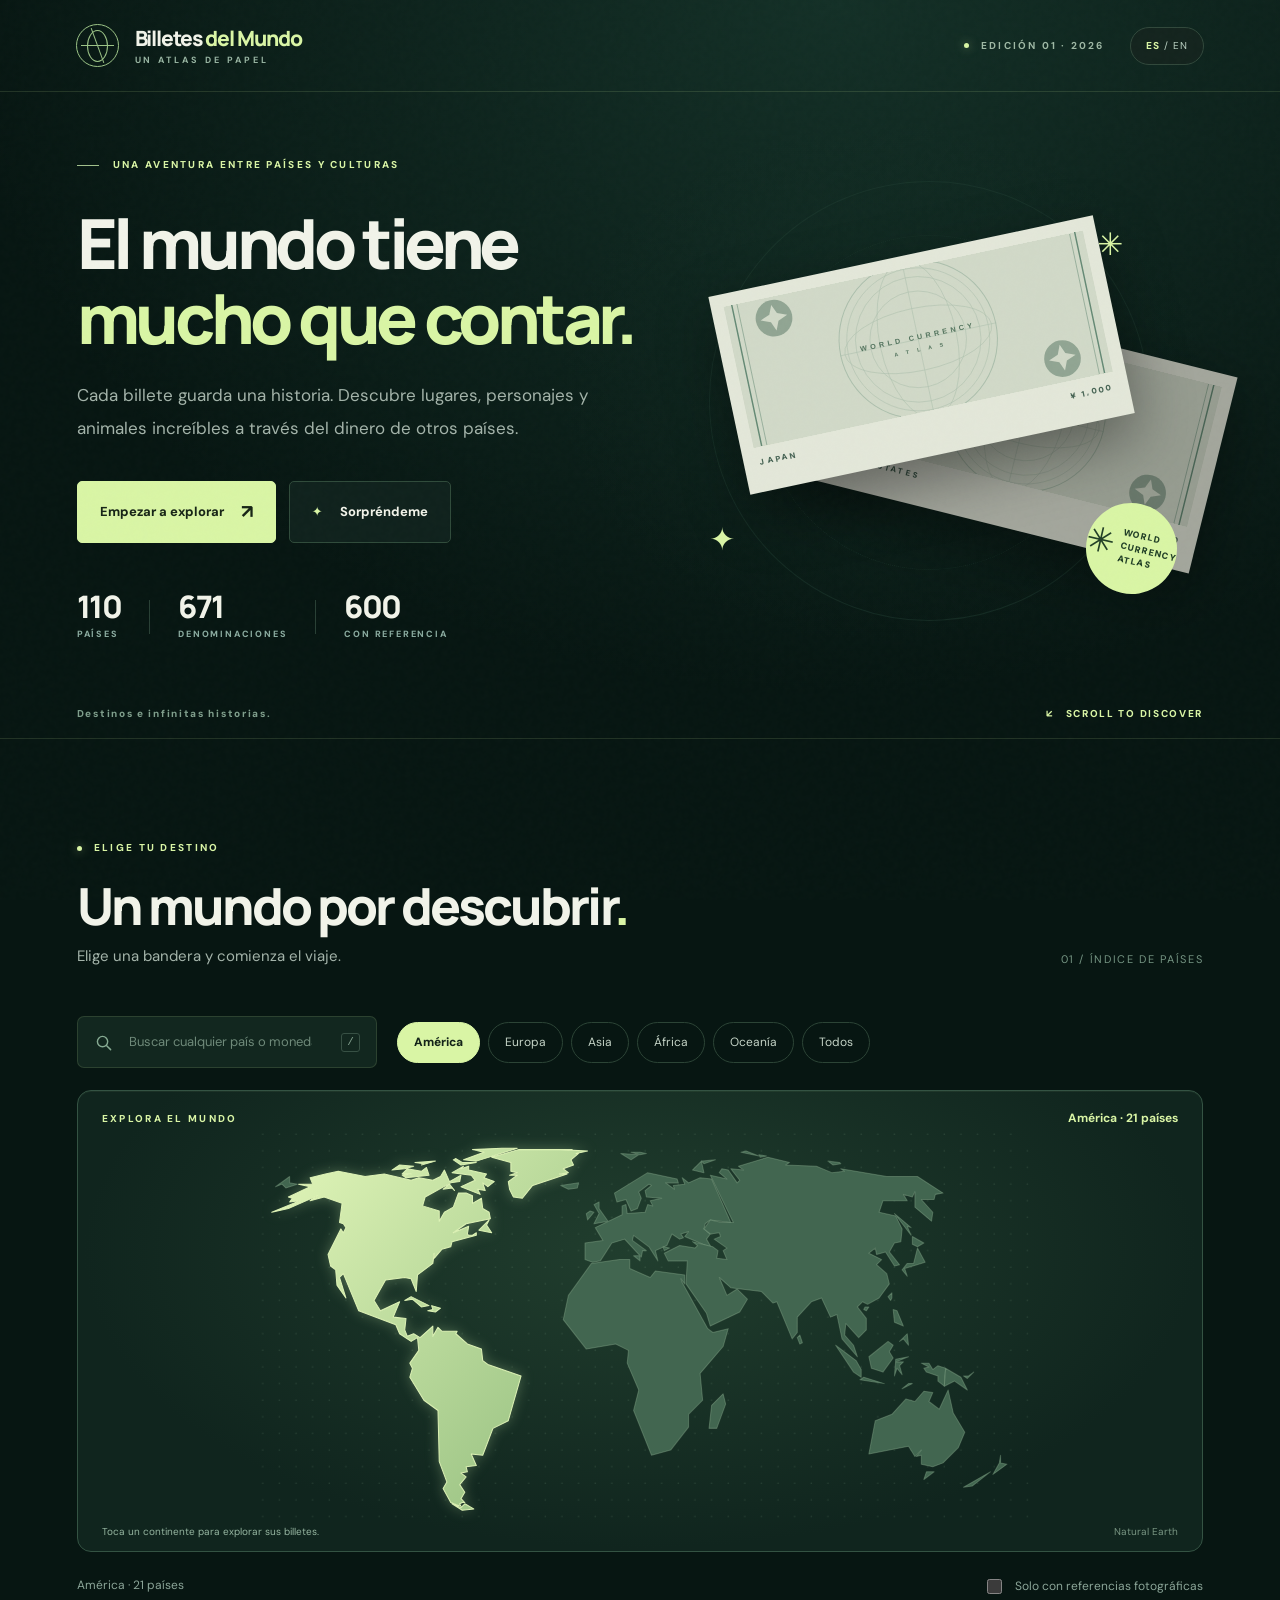
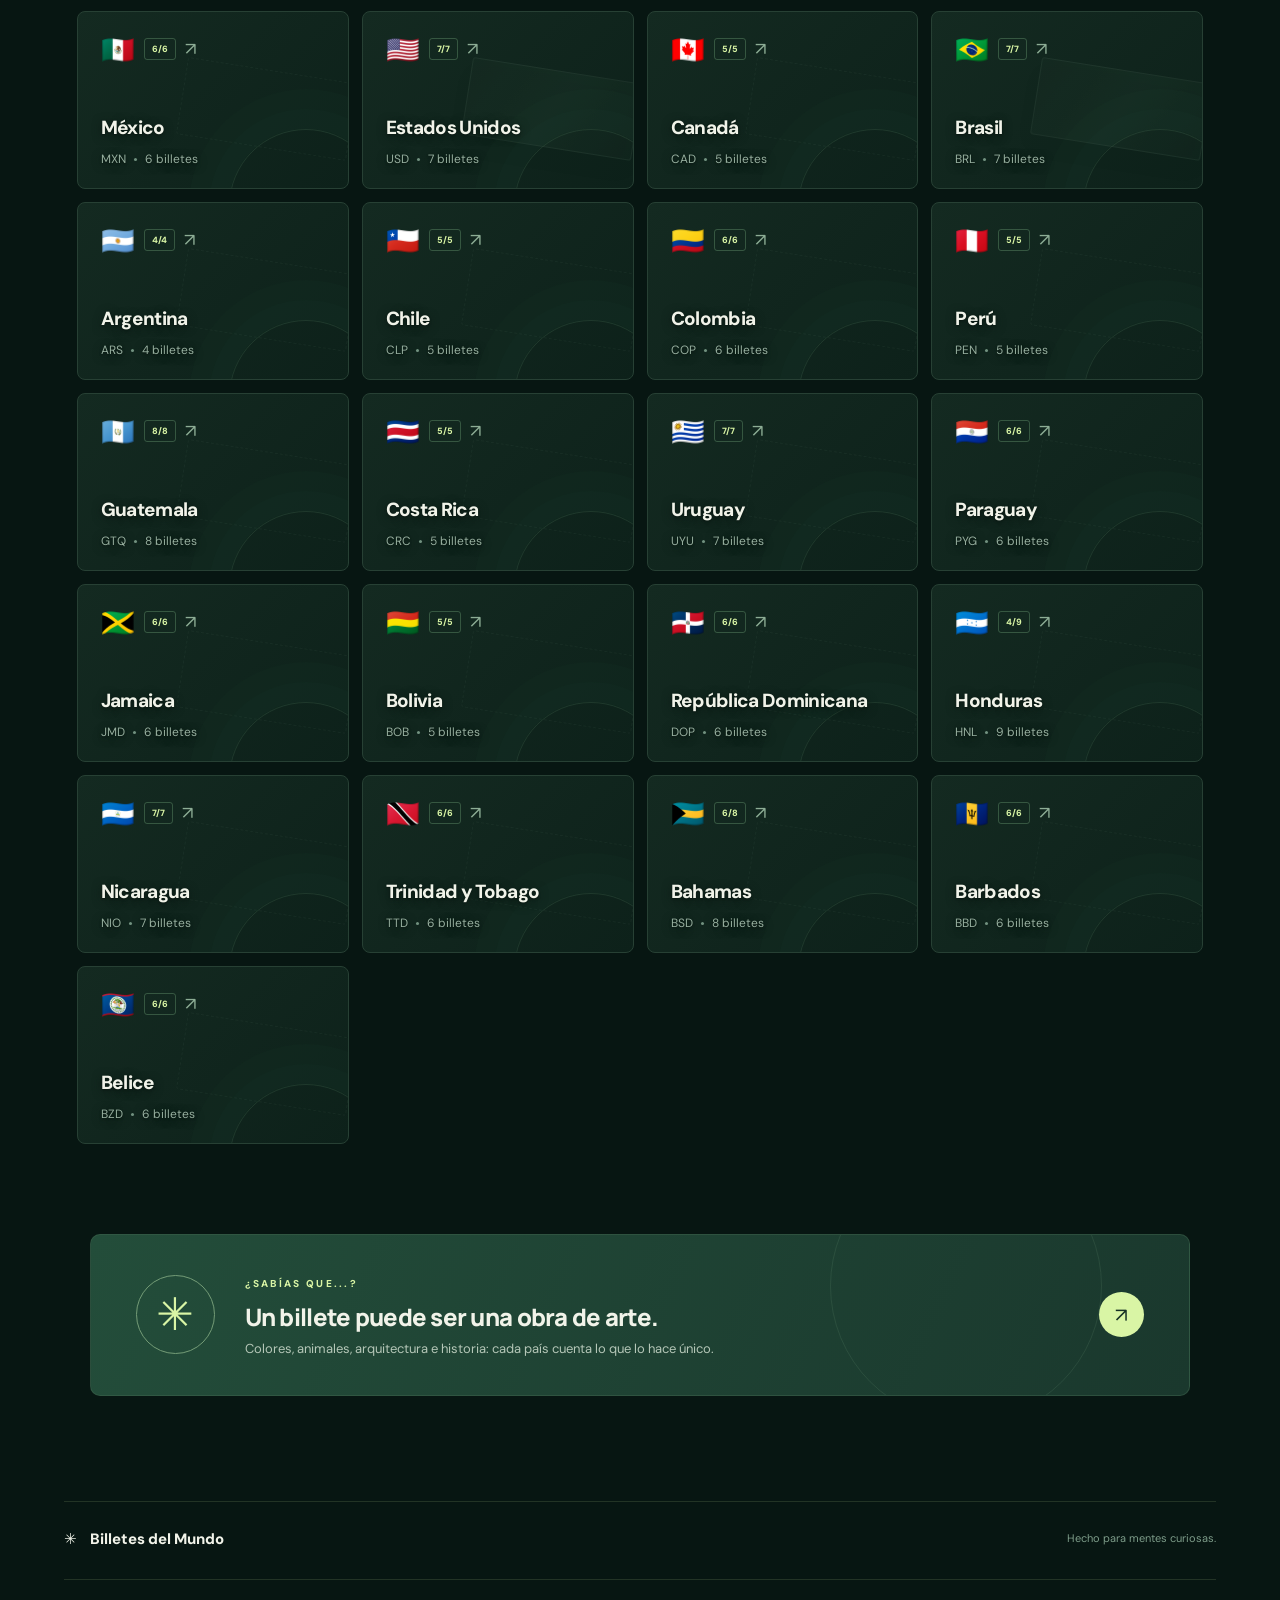
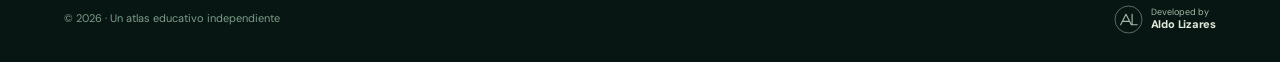
==== commit ef9cc09b: "v2.8.0: interactive continent atlas and bilingual numismatic profiles" ====
--- a/index.html
+++ b/index.html
@@ -16,9 +16,9 @@
   <link rel="preconnect" href="https://fonts.googleapis.com" />
   <link rel="preconnect" href="https://fonts.gstatic.com" crossorigin />
   <link rel="stylesheet" href="https://fonts.googleapis.com/css2?family=DM+Sans:wght@400;450;500;550;600;650;700;750;800&family=Manrope:wght@400;500;600;700;800&display=swap" />
-  <link rel="stylesheet" href="assets/style.css?v=2.7.1" />
-  <script src="assets/images.js?v=2.7.1" defer></script>
-  <script src="assets/app.js?v=2.7.1" defer></script>
+  <link rel="stylesheet" href="assets/style.css?v=2.8.0" />
+  <script src="assets/images.js?v=2.8.0" defer></script>
+  <script src="assets/app.js?v=2.8.0" defer></script>
 </head>
 <body>
   <div class="app-shell">
@@ -72,6 +72,7 @@
             <label class="search-field"><svg viewBox="0 0 24 24" width="19" height="19" fill="none" stroke="currentColor" stroke-width="1.8" stroke-linecap="round"><circle cx="10.8" cy="10.8" r="6.5"/><path d="m16 16 5 5"/></svg><input id="country-search" type="search" data-placeholder-es="Buscar cualquier país o moneda..." data-placeholder-en="Search any country or currency..." placeholder="Buscar país o moneda..." autocomplete="off" aria-label="Buscar países"/><kbd>/</kbd></label>
             <div class="filter-scroll" id="region-filters" role="group" aria-label="Filtrar regiones"></div>
           </div>
+          <div class="world-selector" id="world-selector"><div class="world-map-header"><span class="section-kicker" id="world-map-heading">EXPLORA EL MUNDO</span><span id="world-map-selection" aria-live="polite"></span></div><svg class="world-map" viewBox="82 0 610 306" aria-labelledby="world-map-heading" role="group"><defs><pattern id="atlas-dots" width="13" height="13" patternUnits="userSpaceOnUse"><circle cx="1" cy="1" r=".6" fill="#9bc6a2" opacity=".16"/></pattern><linearGradient id="atlas-active" x1="0" y1="0" x2="1" y2="1"><stop stop-color="#e2f6b9"/><stop offset="1" stop-color="#91bc7d"/></linearGradient></defs><rect x="82" y="0" width="610" height="306" rx="8" fill="url(#atlas-dots)" pointer-events="none"/><path class="world-region" data-map-region="América" d="M188,115 179,131 184,139 199,132 194,144 204,145 203,154 205,159 210,157 215,160 225,151 225,159 229,152 232,155 244,155 243,157 252,165 263,169 264,178 268,181 294,190 284,225 272,231 264,252 255,251 259,260 251,261 252,265 247,266 251,269 246,275 250,281 247,286 250,289 248,289 246,290 247,292 239,289 233,278 236,273 230,257 229,217 218,209 207,191 209,184 207,180 214,170 213,160 208,163 199,157 196,150 167,139 155,110 152,113 157,129 150,119 149,107 145,104 143,95 153,75 155,78 157,74 155,71 152,70 154,55 140,50 129,53 135,49 112,59 99,62 121,53 113,54 115,51 112,50 129,42 120,40 131,40 129,35 141,32 151,30 172,34 187,32 208,37 214,35 225,37 231,34 234,29 238,38 247,33 246,38 239,39 219,50 217,57 230,61 230,69 234,62 241,58 245,47 251,47 256,49 256,55 263,51 264,59 269,62 270,67 251,71 241,78 253,73 252,79 253,80 256,80 259,78 259,80 240,85 239,89 232,91 226,98 226,94 225,102 213,111 212,124 208,114 203,113Z M222,33 204,35 201,33 208,32 201,32 205,28 216,30 220,27Z M203,28 193,29 199,25 210,26Z M216,25 218,24 211,23 227,22Z M208,128 222,135 216,136 209,130 203,131Z M242,45 240,43 233,44 238,40Z M241,21 243,20 248,23 259,23 247,25Z M256,13 279,12 291,12 259,22 249,21 265,15Z M248,295 240,290 247,293 250,290 257,294Z M231,137 227,140 221,139 225,138 224,135Z M267,72 271,78 261,76 269,68Z M267,32 265,35 273,38 268,42 264,39 266,45 260,44 262,48 247,42 258,37 255,33 240,31 249,26 247,28 253,26 253,29Z M334,13 324,13 346,14 337,16 339,16 333,21 335,25 327,28 331,31 324,32 330,32 303,41 295,51 288,50 285,44 284,38 291,33 285,33 291,31 286,30 286,23 271,19 292,13Z" tabindex="0" role="button" aria-label="América" aria-pressed="false"><title>América</title></path><path class="world-region" data-map-region="Europa" d="M344,99 344,86 358,84 352,74 373,64 373,57 376,56 377,63 391,62 393,56 397,57 395,53 404,51 392,50 391,45 396,41 394,40 386,46 388,51 385,59 380,61 376,52 369,54 367,47 393,31 416,36 417,39 407,39 414,44 413,41 422,40 420,35 425,39 434,35 443,36 458,70 442,68 438,71 437,75 442,79 439,83 443,90 422,81 425,77 419,79 421,82 418,83 412,79 408,88 399,92 401,100 394,89 382,80 381,84 392,92 389,92 388,97 375,83 365,86 356,100 350,101Z M345,63 348,61 351,62 346,68Z M355,63 351,56 355,54 355,59 362,69 351,71Z M331,44 325,41 339,39 338,43Z M387,100 382,96 387,96Z M386,17 380,21 372,16Z M435,22 437,31 428,29Z M380,15 387,15 392,16 387,17Z" tabindex="0" role="button" aria-label="Europa" aria-pressed="false"><title>Europa</title></path><path class="world-region" data-map-region="Asia" d="M465,140 442,151 439,141 423,118 424,100 409,100 406,94 418,88 430,90 432,88 428,85 444,89 448,92 447,98 455,99 452,92 455,90 445,83 450,81 449,78 442,79 437,75 442,68 451,70 460,70 442,33 455,36 449,31 451,28 456,29 463,39 465,37 458,28 468,29 464,26 487,19 504,23 501,25 525,26 537,31 547,30 544,28 580,34 604,34 624,47 618,48 617,52 607,52 616,62 615,69 602,58 602,46 600,50 593,48 596,53 577,53 574,62 587,65 592,75 591,85 586,86 582,93 590,103 586,104 579,93 572,95 571,90 566,94 576,99 572,103 580,110 582,118 574,129 565,134 561,132 557,136 564,145 564,154 558,160 548,149 547,158 554,166 557,175 545,161 541,142 536,144 529,129 521,132 510,144 510,156 506,161 494,132 491,133 482,124 458,121 449,113 455,127 463,122 471,130Z M410,90 406,92 405,89Z M446,21 437,24 435,22Z M562,191 578,196 559,193Z M560,191 554,187 540,166 556,178 560,185Z M585,176 577,187 568,184 566,175 581,163 585,166 582,171Z M512,158 514,164 512,165 510,160Z M566,136 564,139 562,138 563,136Z M486,18 481,19 480,17Z M480,18 466,15 470,14Z M592,200 597,196 600,196Z M620,194 620,190 611,187 609,184 613,183 607,180 613,180 616,185 620,182 626,184 625,198Z M597,175 587,179 593,179 590,182 592,189 588,184 586,190 587,177Z M597,166 593,161 590,163 596,157Z M588,139 593,151 586,148 585,138Z M584,125 584,129 583,131 581,128Z M610,101 594,106 596,112 592,107 596,102 601,102 604,90Z M604,89 600,87 600,81 609,86Z M596,73 599,80 586,63 599,74Z M534,22 543,23 544,24 538,25Z M119,40 110,43 107,40 102,42 113,34 113,39Z" tabindex="0" role="button" aria-label="Asia" aria-pressed="false"><title>Asia</title></path><path class="world-region" data-map-region="África" d="M345,169 327,146 331,127 349,102 371,99 379,99 379,106 395,113 399,108 422,111 422,118 419,114 420,117 440,153 444,156 456,153 452,167 434,188 436,209 425,220 425,230 411,248 396,252 382,217 386,201 377,180 378,170 368,165Z M454,212 447,231 441,231 443,213 452,204Z" tabindex="0" role="button" aria-label="África" aria-pressed="false"><title>África</title></path><path class="world-region" data-map-region="Oceanía" d="M617,265 609,271 611,265Z M597,245 566,251 571,225 584,220 595,208 602,210 609,202 616,203 613,210 621,216 628,201 632,219 641,234 636,246 624,258 616,261 607,259 607,252 603,253 607,248 602,253Z M626,184 638,191 643,201 633,194 625,198Z M640,190 644,190 648,187 643,192Z M640,277 661,265 647,276Z M663,267 668,258 669,252 669,258 674,259Z" tabindex="0" role="button" aria-label="Oceanía" aria-pressed="false"><title>Oceanía</title></path></svg><div class="world-map-footer"><span id="world-map-hint">Toca un continente para explorar sus billetes.</span><a class="map-credit" href="https://www.naturalearthdata.com/" target="_blank" rel="noopener noreferrer">Natural Earth</a></div></div>
           <div class="results-caption"><span id="results-count" aria-live="polite"></span><label class="verified-only"><input type="checkbox" id="verified-only"/><span class="check-faux"></span><span data-i18n="photosOnly">Solo con referencias fotográficas</span></label></div>
           <div id="country-grid" class="country-grid"></div>
           <div id="country-more" class="country-more" hidden><span id="country-more-count" class="country-more-count" aria-live="polite"></span><button type="button" class="button button-secondary" id="show-more" aria-controls="country-grid">Mostrar más ↓</button></div>
@@ -83,6 +84,7 @@
       <section id="country-view" class="country-view" hidden aria-live="polite">
         <nav class="breadcrumb"><a href="#/" id="back-link"><span>←</span> <span data-i18n="allCountries">Todos los países</span></a><span class="slash">/</span><span id="crumb-country"></span></nav>
         <div class="country-title-row"><div><span class="section-kicker"><span class="kicker-dot"></span><span data-i18n="countryCollection">COLECCIÓN POR PAÍS</span></span><div class="country-title"><span id="detail-flag"></span><h1 id="detail-country"></h1></div><div class="detail-sub"><span id="detail-currency"></span><span class="tiny-dot">•</span><span id="detail-series"></span></div></div><button class="round-icon" type="button" id="random-country" title="Otro país al azar" aria-label="Descubrir otro país">↗</button></div>
+        <section id="currency-profile" class="numismatic-profile" aria-labelledby="currency-profile-title"></section>
         <div class="detail-layout">
           <div class="note-display">
             <div class="display-top"><span class="image-status" id="image-status"><span class="live-dot"></span><span id="image-status-text">CARGANDO FOTOGRAFÍA</span></span><span class="note-counter" id="note-count"></span></div>
@@ -90,7 +92,7 @@
             <div class="image-tools"><div class="side-switch" role="group" aria-label="Lado del billete"><button type="button" class="side-switch-btn selected" id="front-button" data-i18n="front">Anverso</button><button type="button" class="side-switch-btn" id="back-button" data-i18n="back">Reverso</button></div><button class="tool-button" type="button" id="zoom-button" title="Ampliar fotografía" disabled><svg viewBox="0 0 24 24" width="19" height="19" fill="none" stroke="currentColor" stroke-width="1.7" stroke-linecap="round"><circle cx="10.5" cy="10.5" r="6.5"/><path d="m16 16 5 5M8 10.5h5M10.5 8v5"/></svg><span data-i18n="zoom">Ampliar</span></button></div>
             <div class="image-source" id="image-source" hidden></div>
           </div>
-          <div class="denom-panel"><span class="section-kicker"><span class="kicker-dot"></span><span data-i18n="selectDenom">ELIGE UNA DENOMINACIÓN</span></span><h2 data-i18n-html="banknotesCountry">Los billetes del país<span class="accent-period">.</span></h2><p data-i18n="selectDenomDesc">Selecciona un valor para ver el diseño de cada billete.</p><div class="denom-buttons" id="denom-buttons"></div><div class="selected-summary"><span data-i18n="selectedBanknote">BILLETE SELECCIONADO</span><strong id="selected-denomination"></strong><span id="selected-status"></span></div><div class="note-story" id="note-story" hidden><span class="note-story-label" id="note-story-label"></span><p id="note-story-text"></p></div><div class="fun-fact"><div class="fun-icon">✦</div><div><span data-i18n="aCuriosity">UNA CURIOSIDAD</span><p id="country-fact"></p></div></div><div class="source-link-container"><a class="official-link" id="official-source" target="_blank" rel="noopener noreferrer"><span data-i18n="officialSource">Consultar banco central</span>↗</a></div></div>
+          <div class="denom-panel"><span class="section-kicker"><span class="kicker-dot"></span><span data-i18n="selectDenom">ELIGE UNA DENOMINACIÓN</span></span><h2 data-i18n-html="banknotesCountry">Los billetes del país<span class="accent-period">.</span></h2><p data-i18n="selectDenomDesc">Selecciona un valor para ver el diseño de cada billete.</p><div class="denom-buttons" id="denom-buttons"></div><div class="selected-summary"><span data-i18n="selectedBanknote">BILLETE SELECCIONADO</span><strong id="selected-denomination"></strong><span id="selected-status"></span></div><section id="note-profile" class="note-profile" aria-labelledby="note-profile-title"></section><div class="note-story" id="note-story" hidden><span class="note-story-label" id="note-story-label"></span><p id="note-story-text"></p></div><div class="fun-fact" hidden><div class="fun-icon">✦</div><div><span data-i18n="aCuriosity">UNA CURIOSIDAD</span><p id="country-fact"></p></div></div><div class="source-link-container"><a class="official-link" id="official-source" target="_blank" rel="noopener noreferrer"><span data-i18n="officialSource">Consultar banco central</span>↗</a></div></div>
         </div>
         <div class="next-journey"><span data-i18n="keepExploring">SIGUE EXPLORANDO</span><button type="button" id="next-country"><span data-i18n="otherDestination">Descubre otro destino</span><span>↗</span></button></div>
       </section>
--- a/assets/style.css
+++ b/assets/style.css
@@ -76,3 +76,28 @@
 .country-card-thumb[data-cover-state="loading"]:empty::before{content:"";width:90%;aspect-ratio:2.25;border:1px solid #6e927b30;border-radius:3px;background:linear-gradient(120deg,#34534322,#60896b22,#34534322);opacity:.65}
 .country-card-thumb[data-cover-state="unavailable"]:empty::before{content:"";width:90%;aspect-ratio:2.25;border:1px dashed #77968130;border-radius:3px;opacity:.5}
 @media(max-width:780px){.country-more{padding-top:24px}.results-caption{gap:10px;align-items:center}#show-more{width:min(100%,270px)}}
+
+/* Interactive cartographic navigation and numismatic profiles */
+.world-selector{margin:22px 0 24px;padding:18px 24px 12px;border:1px solid #345343;border-radius:14px;background:radial-gradient(ellipse at 50% 35%,#213e2e,#10251e 70%);box-shadow:inset 0 1px 0 #aacb8b12}
+.world-map-header,.world-map-footer{display:flex;justify-content:space-between;align-items:center;gap:12px}
+.world-map-header #world-map-selection{color:var(--accent);font-weight:700;font-size:12px}
+.world-map{display:block;width:min(100%,780px);height:auto;margin:4px auto 0;overflow:visible}
+.world-region{fill:#426650;stroke:#90b294;stroke-opacity:.38;stroke-width:.8;stroke-linejoin:round;cursor:pointer;transition:fill .2s ease,stroke .2s ease,filter .2s ease;outline:none}
+.world-region:hover,.world-region:focus-visible{fill:#729775;stroke:#e2f6b9;stroke-opacity:1;stroke-width:1.6}
+.world-region.is-active{fill:url(#atlas-active);stroke:#e2f6b9;stroke-opacity:.95;filter:drop-shadow(0 0 5px #c2e5a44d)}
+.world-region.is-all{fill:#779a72;stroke-opacity:.7}
+.world-map-footer{font-size:10px;color:#96b6a1;line-height:1.5}.map-credit{color:#789582;white-space:nowrap}
+.numismatic-profile{border:1px solid #365544;background:linear-gradient(135deg,#19382b,#10271e);border-radius:13px;padding:25px;margin:0 0 30px;box-shadow:0 10px 24px #0002}
+.technical-heading h2{font:800 clamp(24px,3vw,34px)/1.1 var(--display);letter-spacing:-.045em;margin:10px 0 20px}
+.technical-grid{display:grid;grid-template-columns:repeat(3,minmax(0,1fr));gap:15px 20px;margin:0}
+.technical-field{min-width:0;border-top:1px solid #385645;padding:12px 0 2px;overflow-wrap:anywhere}
+.technical-field dt{font-size:11px;color:#a1bcaa;margin-bottom:5px}.technical-field dd{font-size:15px;color:#e3f0dd;font-weight:750;line-height:1.45;margin:0}
+.currency-denoms{display:flex;flex-wrap:wrap;gap:7px;margin:20px 0}
+.currency-denoms span{background:#254632;border:1px solid #6e9a6540;border-radius:5px;padding:7px 10px;font-size:12px;font-weight:700;color:var(--accent)}
+.technical-curiosity{display:flex;gap:12px;align-items:flex-start;border-top:1px solid #385645;padding-top:16px}.technical-curiosity>span{color:var(--accent);font-size:21px}.technical-curiosity strong,.technical-motifs strong{font-size:12px;color:var(--accent)}.technical-curiosity p,.technical-motifs p{font-size:14px;line-height:1.65;color:#c2d2c4;margin:5px 0 0}
+.technical-foot{display:flex;justify-content:space-between;align-items:flex-start;gap:12px;margin-top:18px;font-size:10px;color:#a5bcaa;line-height:1.5}.technical-foot a,.technical-source{color:var(--accent);text-decoration:underline;text-underline-offset:3px;white-space:nowrap}
+.note-profile{margin-top:24px;border:1px solid #365544;border-radius:10px;background:#132c22;padding:18px}
+.note-profile h3{font:800 20px var(--display);margin:0 0 15px;color:#e1efd8}.note-technical-grid{grid-template-columns:repeat(2,minmax(0,1fr));gap:7px 13px}.note-technical-grid .technical-field dd{font-size:13px}
+.technical-motifs{display:grid;gap:12px;margin-top:16px}.technical-motifs>div{border-top:1px solid #385645;padding-top:10px}.technical-pending{font-size:11px;color:#a5bcaa;margin:16px 0 0}.technical-source{display:inline-block;font-size:11px;margin-top:15px}
+@media(max-width:780px){.world-selector{padding:12px 10px 10px;margin:16px 0}.world-map-header .section-kicker{font-size:9px}.world-map-header #world-map-selection{font-size:10px}.world-map-footer{font-size:9px}.numismatic-profile{padding:18px;margin-bottom:20px}.technical-grid{grid-template-columns:repeat(2,minmax(0,1fr));gap:10px 13px}.technical-field dd{font-size:13px}.technical-foot{flex-wrap:wrap}.note-profile{padding:14px}.world-region{stroke-width:1.1}}
+@media(prefers-reduced-motion:reduce){.world-region{transition:none}}
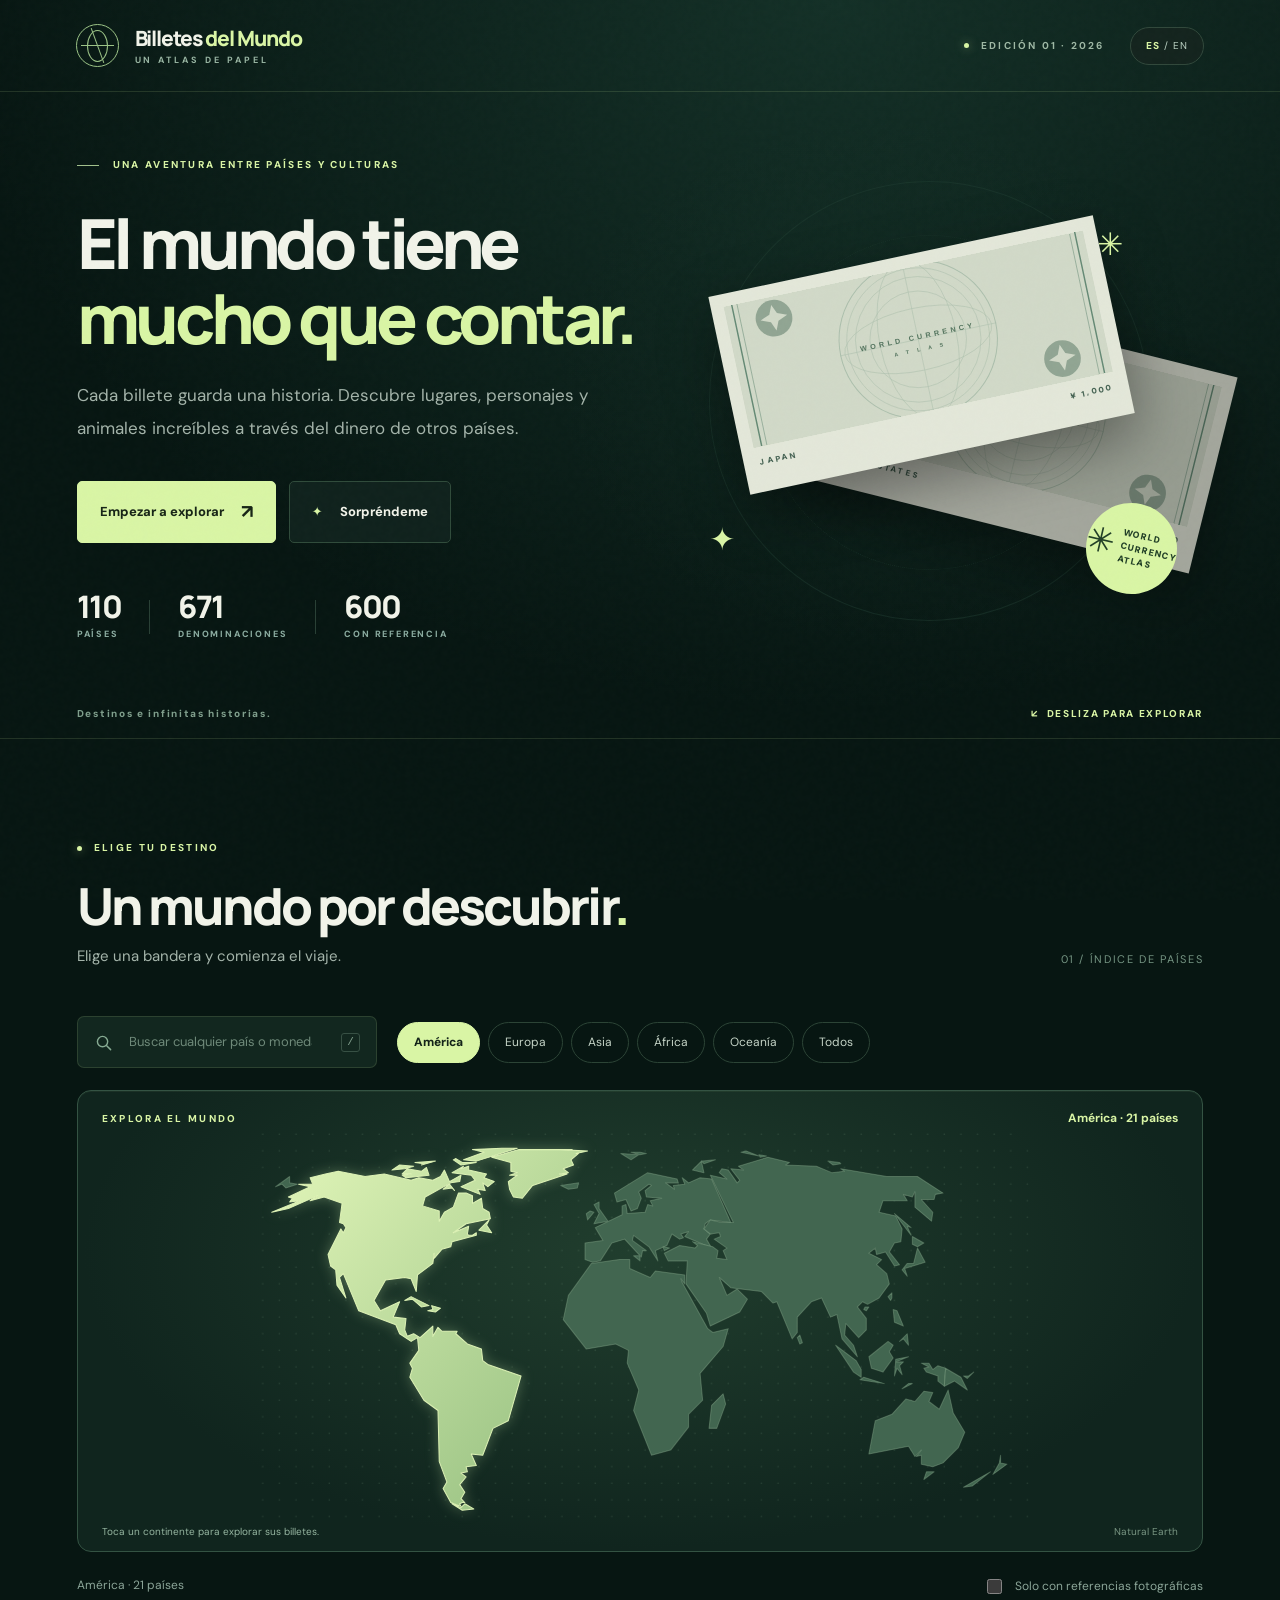
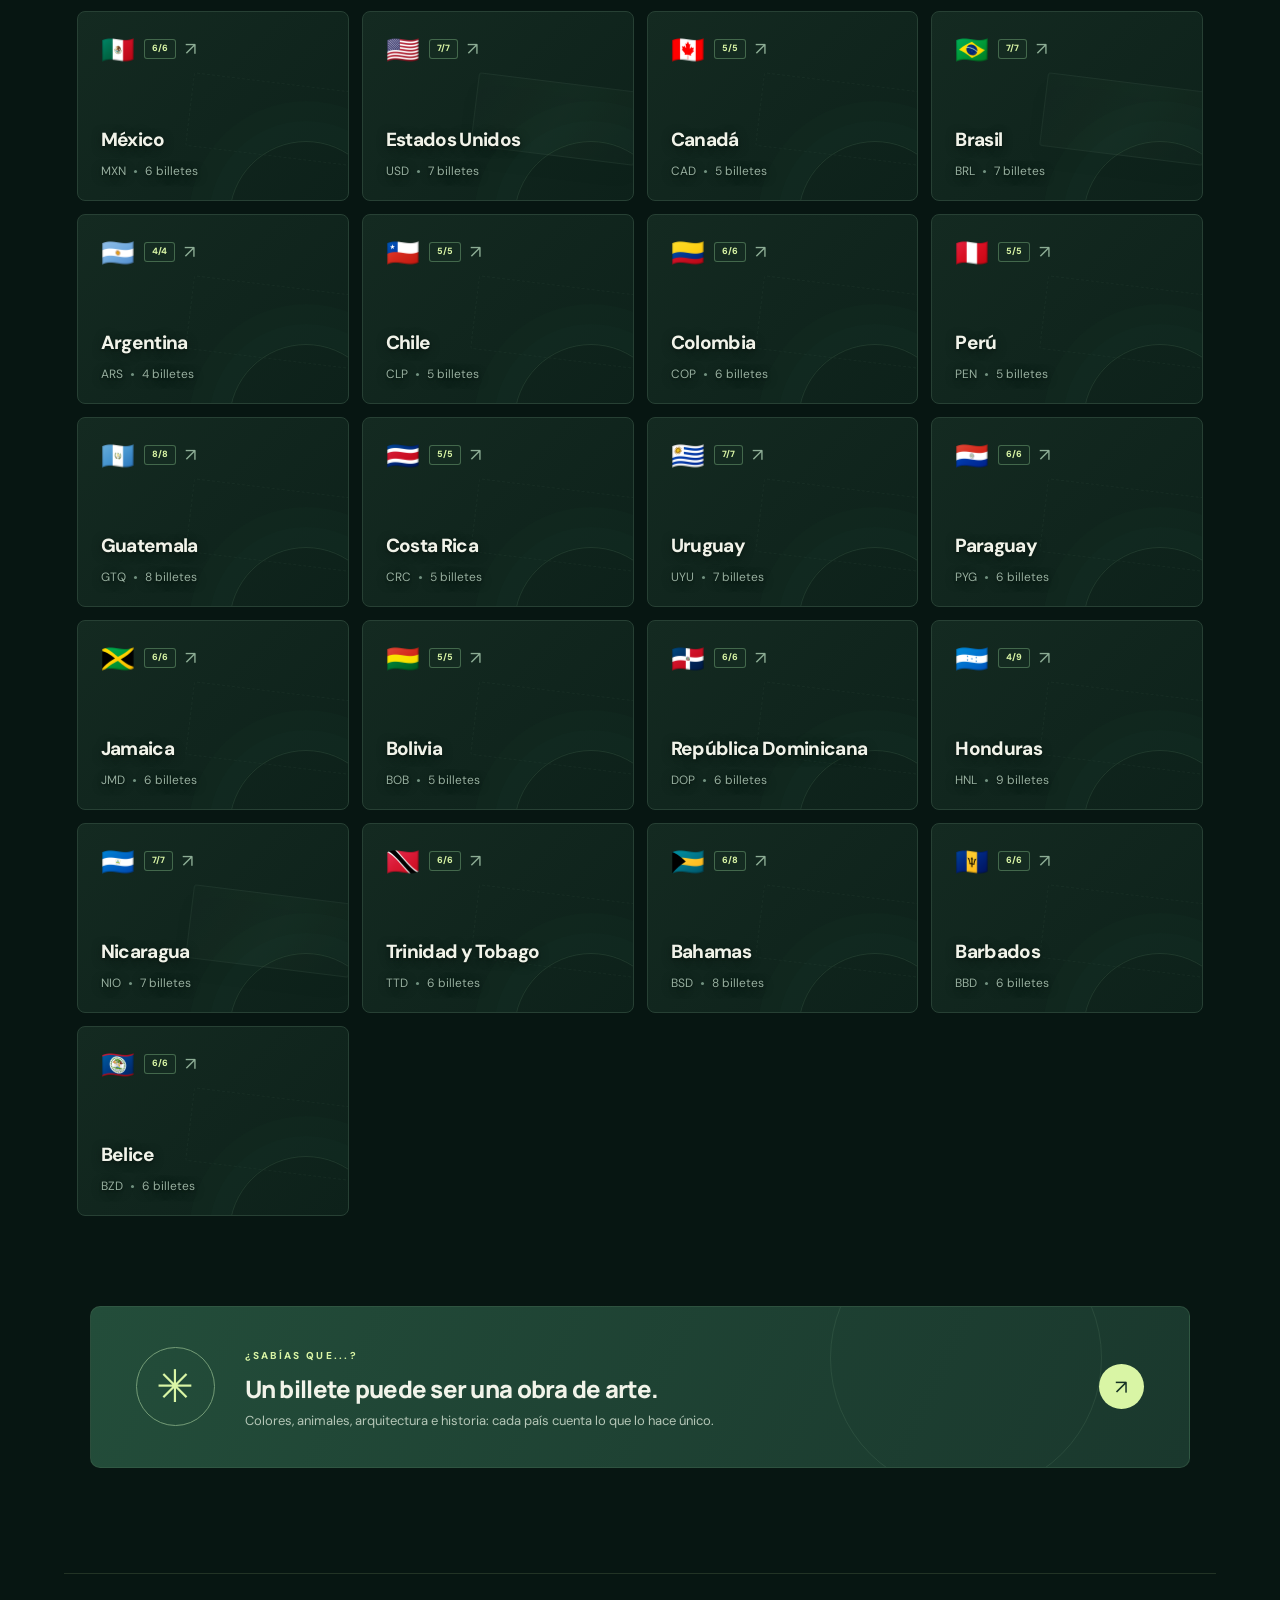
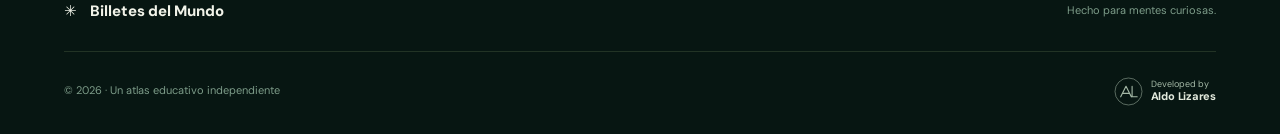
==== commit b9cfbbaf: "v2.8.1: localize scroll hint and prevent banknote covers overlapping counters" ====
--- a/index.html
+++ b/index.html
@@ -16,9 +16,9 @@
   <link rel="preconnect" href="https://fonts.googleapis.com" />
   <link rel="preconnect" href="https://fonts.gstatic.com" crossorigin />
   <link rel="stylesheet" href="https://fonts.googleapis.com/css2?family=DM+Sans:wght@400;450;500;550;600;650;700;750;800&family=Manrope:wght@400;500;600;700;800&display=swap" />
-  <link rel="stylesheet" href="assets/style.css?v=2.8.0" />
-  <script src="assets/images.js?v=2.8.0" defer></script>
-  <script src="assets/app.js?v=2.8.0" defer></script>
+  <link rel="stylesheet" href="assets/style.css?v=2.8.1" />
+  <script src="assets/images.js?v=2.8.1" defer></script>
+  <script src="assets/app.js?v=2.8.1" defer></script>
 </head>
 <body>
   <div class="app-shell">
@@ -63,7 +63,7 @@
               <div class="floating-stamp"><span>✳</span><small>WORLD<br/>CURRENCY<br/>ATLAS</small></div>
             </div>
           </div>
-          <div class="hero-bottom-line"><span data-i18n="heroBottom">Destinos e infinitas historias.</span><span>↙ &nbsp; SCROLL TO DISCOVER</span></div>
+          <div class="hero-bottom-line"><span data-i18n="heroBottom">Destinos e infinitas historias.</span><span class="hero-scroll-hint"><span aria-hidden="true">↙</span> <span data-i18n="scrollDiscover">DESLIZA PARA EXPLORAR</span></span></div>
         </div>
 
         <section class="explore-section" id="explore" aria-labelledby="explore-heading">
--- a/assets/style.css
+++ b/assets/style.css
@@ -1,5 +1,5 @@
 :root{color-scheme:dark;--bg:#071612;--bg2:#0c1c17;--panel:#10231c;--panel2:#183127;--ink:#f1f3e9;--muted:#a4b4aa;--dim:#70857a;--accent:#d9f5a5;--stroke:rgba(217,245,165,.13);--font:"DM Sans",system-ui,-apple-system,sans-serif;--display:"Manrope",var(--font)}
-*{box-sizing:border-box}html{scroll-behavior:smooth;scroll-padding-top:95px}body{margin:0;background:radial-gradient(ellipse 80% 25% at 65% 0%,#143027 0%,transparent 85%),var(--bg);color:var(--ink);font:15px/1.6 var(--font);-webkit-font-smoothing:antialiased;min-height:100vh}a{color:inherit;text-decoration:none}button,input{font:inherit}button{cursor:pointer}button:focus-visible,input:focus-visible,a:focus-visible{outline:2px solid var(--accent);outline-offset:3px}[hidden]{display:none!important}::selection{color:#071612;background:var(--accent)}.app-shell{max-width:1600px;margin:auto;position:relative;overflow:hidden}.grain{position:fixed;inset:0;pointer-events:none;opacity:.018;background-image:url("data:image/svg+xml,%3Csvg viewBox='0 0 200 200' xmlns='http://www.w3.org/2000/svg'%3E%3Cfilter id='n'%3E%3CfeTurbulence type='fractalNoise' baseFrequency='.75' numOctaves='3' stitchTiles='stitch'/%3E%3C/filter%3E%3Crect width='100%25' height='100%25' filter='url(%23n)'/%3E%3C/svg%3E");z-index:5}.site-header{height:92px;padding:0 clamp(22px,5.9vw,85px);border-bottom:1px solid var(--stroke);display:flex;align-items:center;justify-content:space-between;position:relative;z-index:3}.brand{display:flex;gap:16px;align-items:center}.brand-logo{width:43px;height:43px;border:1px solid #9cc487;border-radius:50%;position:relative;display:grid;place-items:center}.logo-planet{width:21px;height:32px;border:1px solid #9cc487;border-radius:50%}.logo-planet:before{content:"";position:absolute;left:4px;right:4px;top:20px;border-top:1px solid #9cc487}.logo-orbit{position:absolute;left:20px;top:2px;bottom:2px;border-left:1px solid #9cc487;transform:rotate(-20deg)}.brand-copy{display:flex;flex-direction:column;line-height:1.2}.brand-copy strong{font:800 21px/1.15 var(--display);letter-spacing:-.05em}.brand-copy strong span{color:var(--accent);margin-left:3px}.brand-copy small{font-size:9px;letter-spacing:.33em;font-weight:700;color:#99b6a3;margin-top:5px}.top-actions{display:flex;align-items:center;gap:26px}.edition-tag{color:#9fb9a5;font-size:10px;font-weight:700;letter-spacing:.22em}.edition-dot,.kicker-dot{display:inline-block;height:5px;width:5px;border-radius:50%;background:var(--accent);margin-right:12px;vertical-align:middle;box-shadow:0 0 10px #d9f5a588}.language-button{border:1px solid #31483b;border-radius:40px;background:#14241e;color:#bcd2c4;font-size:10px;padding:10px 15px;letter-spacing:.1em}.language-dot{color:var(--accent);font-weight:800}.hero{position:relative;min-height:645px;border-bottom:1px solid var(--stroke)}.hero-glow{position:absolute;right:6%;top:5%;width:50%;height:80%;background:radial-gradient(ellipse,#1d40312b,transparent 72%);pointer-events:none}.hero-grid{display:grid;grid-template-columns:1.04fr .96fr;align-items:center;gap:20px;padding:65px clamp(26px,6%,95px) 48px;min-height:575px}.hero-copy{position:relative;z-index:1}.eyebrow,.section-kicker{font-size:10px;letter-spacing:.23em;color:var(--accent);font-weight:800}.eyebrow-line{display:inline-block;width:22px;border-top:1px solid #a2c18d;vertical-align:middle;margin-right:14px}.hero h1{font:800 clamp(48px,5.4vw,84px)/1.08 var(--display);letter-spacing:-.064em;max-width:780px;margin:33px 0 24px}.hero h1 em{font-style:normal;color:var(--accent)}.hero-copy>p{font-size:17px;color:var(--muted);max-width:540px;margin:0;line-height:1.9}.hero-buttons{display:flex;gap:13px;margin-top:37px}.button{border-radius:5px;padding:15px 22px;min-height:51px;display:inline-flex;align-items:center;gap:17px;font-size:13px;font-weight:750;border:1px solid #304b3b}.button-primary{background:var(--accent);color:#172516;border-color:var(--accent)}.button-primary:hover{background:#efffc9}.button-ghost,.button-secondary{color:var(--ink);background:#10221d}.button-ghost:hover,.button-secondary:hover{border-color:#87b290}.arrow-diag{font-size:19px}.sparkle{color:var(--accent)}.hero-stats{display:flex;gap:28px;align-items:center;margin-top:48px}.hero-stats div{display:grid;gap:5px}.hero-stats strong{font:800 31px/1 var(--display);letter-spacing:-.05em}.hero-stats small{font-size:9px;letter-spacing:.2em;color:#8baca0;font-weight:800}.stat-separator{width:1px;height:34px;background:#294035}.hero-bottom-line{display:flex;justify-content:space-between;padding:16px clamp(26px,6%,95px);font-size:10px;font-weight:800;letter-spacing:.17em;color:#7f9f8c}.hero-bottom-line span:last-child{color:var(--accent)}.hero-art{height:485px;position:relative}.hero-orbit{position:absolute;border:1px solid #24403570;border-radius:50%;width:440px;height:440px;top:5%;left:7%;transform:rotate(-25deg)}.orbit-two{width:335px;height:335px;top:16%;left:17%;border-style:dotted}.hero-banknote{position:absolute;width:74%;max-width:460px;aspect-ratio:1.95;background:#e3e7d9;padding:13px;box-shadow:0 22px 60px #0006;transform:rotate(-12deg);top:20%;left:10%;z-index:2}.note-two{transform:rotate(14deg);left:29%;top:35%;z-index:1;filter:brightness(.72)}.hero-note-img{height:82%;background:#d1d9c8 url("note-ornament.svg") center/cover no-repeat}.hero-note-line{display:flex;justify-content:space-between;padding:9px 3px 0;color:#476454;font-weight:900;letter-spacing:.3em;font-size:8px}.floating-stamp{position:absolute;right:5%;bottom:10%;background:var(--accent);color:#224027;width:91px;height:91px;border-radius:50%;display:flex;align-items:center;justify-content:center;gap:6px;transform:rotate(13deg);z-index:4}.floating-stamp span{font-size:34px}.floating-stamp small{font-size:9px;line-height:1.5;letter-spacing:.11em;font-weight:900}.hero-star{position:absolute;color:var(--accent);font-size:31px;z-index:4}.star-one{right:15%;top:13%}.star-two{left:7%;bottom:16%}.explore-section{padding:95px clamp(26px,6%,95px) 90px}.section-intro{display:flex;justify-content:space-between;align-items:flex-end}.section-intro h2,.denom-panel h2{font:800 clamp(32px,4vw,52px)/1.14 var(--display);letter-spacing:-.056em;margin:18px 0 10px}.accent-period{color:var(--accent)}.section-intro p,.denom-panel>p{color:var(--muted);margin:0}.section-sidenote{font-size:11px;letter-spacing:.15em;color:#759583}.explore-toolbar{display:flex;gap:18px;align-items:center;margin-top:48px}.search-field{height:52px;width:300px;display:flex;gap:14px;align-items:center;border:1px solid var(--stroke);background:#12271f;border-radius:7px;padding:0 16px}.search-field svg{color:#86aa92;flex-shrink:0}.search-field input{background:none;border:0;outline:0;color:var(--ink);min-width:0;width:100%;font-size:13px}.search-field input::placeholder{color:#6e8979}.search-field kbd{font-size:11px;border:1px solid #375044;padding:0 5px;color:#82a08e;border-radius:3px}.filter-scroll{display:flex;gap:8px;overflow:auto;scrollbar-width:none;padding:2px}.filter-scroll::-webkit-scrollbar{display:none}.filter-chip{border:1px solid #2c4436;background:transparent;color:#c4d3c6;border-radius:28px;padding:10px 16px;font-size:12px;white-space:nowrap}.filter-chip.active,.filter-chip[aria-pressed=true]{color:#142419;border-color:var(--accent);background:var(--accent);font-weight:800}.results-caption{display:flex;justify-content:space-between;color:#8ba598;font-size:12px;margin:22px 0 14px}.verified-only{display:flex;align-items:center;gap:10px;cursor:pointer}.verified-only input{accent-color:var(--accent);width:15px;height:15px}.check-faux{display:none}.country-grid{display:grid;grid-template-columns:repeat(4,minmax(0,1fr));gap:13px}.country-card{min-height:166px;position:relative;overflow:hidden;text-align:left;border:1px solid #274034;background:linear-gradient(135deg,#142a21,#0d211a);border-radius:8px;color:var(--ink);padding:23px 23px 19px;display:flex;flex-direction:column;justify-content:space-between;isolation:isolate;transition:transform .22s,border-color .22s,background .22s}.country-card:before{content:"";position:absolute;z-index:-1;width:152px;height:152px;right:-35px;bottom:-95px;border-radius:50%;border:1px solid #3c5e4860;box-shadow:0 0 0 20px #1a3b2826,0 0 0 40px #1a3b2820}.country-card:hover{transform:translateY(-3px);border-color:#9ccf9b88;background:linear-gradient(135deg,#1d392b,#11291e)}.country-card-top{display:flex;align-items:center;gap:9px}.country-card-flag{font-size:27px;line-height:1}.country-card-arrow{margin-left:auto;color:#8dad95;font-size:18px}.card-photo-badge{font-size:9px;padding:3px 7px;border:1px solid #6d9e7366;border-radius:3px;color:var(--accent);font-weight:800}.country-card-name{font-size:19px;letter-spacing:-.035em;font-weight:800}.country-card-info{color:#97af9f;font-size:12px;margin-top:4px}.card-dot{display:inline-block;width:3px;height:3px;border-radius:50%;background:#729280;margin:0 8px;vertical-align:middle}.empty-state{text-align:center;padding:70px 10px;border:1px dashed #385344;border-radius:10px}.empty-state>span{font-size:45px;color:var(--accent)}.empty-state p{color:var(--muted)}.discovery-strip{position:relative;display:flex;align-items:center;gap:30px;margin:0 clamp(26px,7%,112px) 105px;padding:35px 45px;border-radius:10px;background:linear-gradient(115deg,#234d3a,#1a382d);border:1px solid #41664e77;overflow:hidden}.discovery-strip:after{content:"";position:absolute;right:8%;top:-85px;width:270px;height:270px;border:1px solid #86b28c22;border-radius:50%}.discovery-symbol{width:79px;height:79px;border:1px solid #749c77;border-radius:50%;display:grid;place-items:center;color:var(--accent);font-size:45px;flex-shrink:0}.discovery-strip h3{font:800 24px var(--display);letter-spacing:-.03em;margin:6px 0}.discovery-strip p{color:#b5c7b8;margin:0;font-size:13px}.round-arrow{margin-left:auto;flex-shrink:0;width:45px;height:45px;border:0;border-radius:50%;background:var(--accent);color:#153025;font-size:20px}.footer{border-top:1px solid var(--stroke);margin:0 5%;padding:25px 0 28px}.footer-top,.footer-bottom{display:flex;align-items:center;justify-content:space-between;gap:20px}.footer-top{border-bottom:1px solid var(--stroke);padding-bottom:28px}.footer-brand{font-weight:800}.footer-brand>span{margin-left:10px}.footer-motto,.footer-copyright{font-size:11px;color:#7d9c89}.footer-bottom{padding-top:25px}.signature{display:flex;align-items:center;gap:8px;color:#a5b9a7}.signature-monogram{display:grid;place-items:center}.signature-copy{display:flex;flex-direction:column;line-height:1.2;font-size:9px}.signature-copy strong{font-size:11px;letter-spacing:-.02em;font-weight:800;color:#e2e9dc}.country-view{padding:40px clamp(26px,6%,95px) 105px}.breadcrumb{display:flex;gap:20px;align-items:center;font-size:12px;color:#849e8c}.breadcrumb a:hover{color:var(--accent)}.slash{color:#365644}.country-title-row{display:flex;align-items:center;justify-content:space-between;padding:65px 0 35px}.country-title{display:flex;align-items:center;gap:20px}.country-title #detail-flag{font-size:53px}.country-title h1{font:800 clamp(40px,5vw,78px)/1.1 var(--display);letter-spacing:-.065em;margin:16px 0 12px}.detail-sub{color:#a5b9aa;font-size:15px}.tiny-dot{margin:0 9px;color:var(--accent)}.round-icon{width:48px;height:48px;background:#142d23;border:1px solid #365443;color:var(--accent);border-radius:50%;font-size:22px}.detail-layout{display:grid;grid-template-columns:minmax(0,1.15fr) minmax(300px,.85fr);gap:30px;align-items:start}.note-display{background:linear-gradient(150deg,#173328,#0d211a);border:1px solid #345444;border-radius:12px;padding:23px}.display-top,.image-tools{display:flex;align-items:center;justify-content:space-between}.image-status{font-size:10px;letter-spacing:.15em;font-weight:800;color:var(--accent)}.image-status.pending{color:#a6b6aa}.live-dot{display:inline-block;width:5px;height:5px;border-radius:50%;background:currentColor;margin-right:8px}.note-counter{font:800 13px var(--display);color:#a0bcab}.note-canvas{height:clamp(250px,34vw,450px);display:grid;place-items:center}.note-stage{width:100%;height:100%;display:grid;place-items:center}.note-image-wrap{width:100%;display:grid;place-items:center;cursor:zoom-in}.note-image-wrap img{max-width:100%;max-height:clamp(230px,30vw,390px);object-fit:contain;box-shadow:0 12px 35px #001a1255;animation:appear .25s ease}.image-loading{font-size:11px;color:#9cb9a8;letter-spacing:.15em}.note-placeholder{width:min(100%,480px);aspect-ratio:1.9;background:linear-gradient(135deg,#d9e0ce,#bccbb9);border:13px solid #f0f1e6;box-shadow:0 15px 50px #0006;display:grid;place-items:center;text-align:center;color:#547261;transform:rotate(-3deg)}.placeholder-inner{padding:8px}.placeholder-symbol{font-size:38px}.placeholder-note-value{font:800 clamp(26px,4vw,46px) var(--display)}.note-placeholder p{font-size:11px;max-width:200px;margin:5px auto}.image-tools{gap:14px;border-top:1px solid var(--stroke);padding-top:18px}.side-switch{display:inline-flex;gap:4px;padding:4px;background:#0b1e16;border:1px solid #355043;border-radius:6px}.side-switch-btn{border:0;border-radius:4px;background:transparent;color:#9fb6a6;padding:11px 17px;font-size:12px;font-weight:750}.side-switch-btn.selected{background:var(--accent);color:#0a1d15}.tool-button{border:1px solid #395445;border-radius:5px;background:#162d23;color:#e1eadd;display:flex;align-items:center;gap:7px;padding:12px;font-size:12px}.tool-button:disabled{opacity:.4;cursor:default}.image-source{font-size:11px;color:#8faf9c;margin-top:14px}.image-source a{text-decoration:underline}.denom-panel{padding:24px 5px}.denom-panel h2{font-size:35px}.denom-buttons{display:grid;grid-template-columns:repeat(3,1fr);gap:10px;margin-top:28px}.denom-button{border:1px solid #315341;background:#13291f;color:#e0eddb;border-radius:7px;min-height:57px;font-size:15px;font-weight:800;letter-spacing:-.04em}.denom-button[data-has-photo="true"]:after{content:"✦";font-size:10px;color:var(--accent);vertical-align:super;margin-left:4px}.denom-button.active{border-color:var(--accent);background:var(--accent);color:#152a1d}.denom-button.active:after{color:#385e3b}.selected-summary{display:flex;flex-direction:column;gap:6px;border-top:1px solid var(--stroke);border-bottom:1px solid var(--stroke);margin-top:24px;padding:23px 0}.selected-summary>span:first-child,.fun-fact span{font-size:10px;letter-spacing:.18em;font-weight:800;color:var(--accent)}.selected-summary strong{font:800 33px var(--display)}#selected-status{font-size:12px;color:#aac2ae}.fun-fact{display:flex;gap:16px;margin-top:26px}.fun-icon{width:42px;height:42px;flex-shrink:0;display:grid;place-items:center;border:1px solid #48694b;border-radius:50%;color:var(--accent);font-size:22px}.fun-fact p{font-size:14px;line-height:1.7;color:#c2d1c4}.source-link-container{margin-top:20px}.official-link{font-size:12px;color:var(--accent);border-bottom:1px solid #67865d;padding-bottom:6px}.next-journey{margin-top:80px;border-top:1px solid var(--stroke);padding-top:27px;display:flex;justify-content:space-between;align-items:center;font-size:10px;letter-spacing:.2em;color:var(--accent)}.next-journey button{background:none;color:var(--ink);border:0;font-weight:800;font-size:15px}.next-journey button span:last-child{margin-left:18px;color:var(--accent)}.image-dialog{background:#0c1e18;color:#e9efe6;border:1px solid #4b6954;border-radius:13px;max-width:min(1000px,94vw);max-height:95vh;padding:18px 24px;box-shadow:0 40px 160px #000d}.image-dialog::backdrop{background:#000d;backdrop-filter:blur(7px)}.dialog-top,.dialog-bottom{display:flex;align-items:center;justify-content:space-between;gap:20px}.dialog-top strong,.dialog-top small{display:block}.dialog-top small{color:#96b7a0}.dialog-close{border:0;background:transparent;font-size:31px;color:#d2e6d5}.image-dialog img{display:block;max-width:100%;max-height:68vh;object-fit:contain;margin:18px auto}.dialog-bottom{border-top:1px solid var(--stroke);padding-top:12px;font-size:10px;letter-spacing:.12em;color:#93ab99}.dialog-bottom button{background:#d9f5a5;color:#163025;border:0;border-radius:5px;padding:10px;font-size:12px}.noscript{padding:20px;text-align:center}.image-dialog[open]{display:block}@keyframes appear{from{opacity:0;transform:scale(.96)}to{opacity:1;transform:scale(1)}}@media(max-width:1050px){.country-grid{grid-template-columns:repeat(3,1fr)}.hero-grid{grid-template-columns:1fr .84fr}.hero-art{transform:scale(.9);transform-origin:center}.detail-layout{grid-template-columns:1fr .88fr}}@media(max-width:780px){.site-header{height:72px;padding:0 20px}.brand-logo{width:35px;height:35px}.brand-copy strong{font-size:16px}.brand-copy small{font-size:7px}.edition-tag{display:none}.hero-grid{grid-template-columns:1fr;min-height:0;padding:75px 23px 20px;gap:10px}.hero{min-height:0}.hero h1{font-size:clamp(43px,8vw,64px);margin:24px 0 20px}.hero-copy>p{font-size:14px;max-width:540px}.hero-buttons{margin-top:25px}.button{font-size:12px;padding:13px 15px}.hero-stats{gap:24px;margin-top:32px}.hero-stats strong{font-size:28px}.hero-art{width:min(470px,100%);height:320px;transform:none;margin:0 auto}.hero-orbit{height:285px;width:285px;left:12%;top:7%}.orbit-two{width:210px;height:210px;left:22%;top:20%}.hero-banknote{width:74%;top:13%;left:8%}.note-two{left:20%;top:33%}.floating-stamp{height:73px;width:73px;right:4%;bottom:3%}.floating-stamp small{font-size:7px}.floating-stamp span{font-size:23px}.hero-bottom-line{padding:13px 23px;font-size:8px}.explore-section{padding:72px 23px}.section-intro h2{font-size:36px}.section-sidenote{display:none}.explore-toolbar{display:block;margin-top:32px}.search-field{width:100%}.filter-scroll{margin-top:19px;margin-right:-23px}.results-caption{font-size:11px}.country-grid{grid-template-columns:repeat(2,minmax(0,1fr));gap:10px}.country-card{min-height:155px;padding:17px}.country-card-name{font-size:15px}.country-card-info{font-size:10px}.country-card-flag{font-size:23px}.discovery-strip{margin:0 23px 75px;padding:23px 20px;gap:15px}.discovery-symbol{width:44px;height:44px;font-size:29px}.discovery-strip h3{font-size:19px}.discovery-strip p{font-size:11px}.round-arrow{width:35px;height:35px}.footer{margin:0 23px}.footer-top{padding-bottom:21px}.footer-bottom{padding-top:19px}.country-view{padding:25px 23px 75px}.country-title-row{padding:45px 0 25px}.country-title h1{font-size:44px}.country-title #detail-flag{font-size:37px}.detail-layout{grid-template-columns:1fr;gap:10px}.note-display{padding:16px}.note-canvas{height:310px}.note-image-wrap img{max-height:270px}.denom-panel{padding:28px 0}.denom-panel h2{font-size:32px}}@media(max-width:420px){.brand-copy strong{font-size:14px}.language-button{padding:8px 10px}.hero h1{font-size:42px}.hero-buttons{gap:8px}.button{padding:12px 10px;gap:9px}.hero-stats{gap:16px}.hero-stats strong{font-size:25px}.hero-art{height:285px}.hero-banknote{top:12%}.note-two{top:32%}.hero-bottom-line span:last-child{font-size:0}.hero-bottom-line span:last-child:after{content:"↓ SCROLL";font-size:9px}.country-card-name{font-size:14px}.country-card-info{font-size:9px}.country-card{min-height:145px}.discovery-strip{gap:11px}.round-arrow{margin-left:0}.footer-motto{display:none}.footer-bottom{align-items:flex-end}.footer-copyright{max-width:150px}.note-canvas{height:260px}.note-image-wrap img{max-height:240px}.denom-buttons{grid-template-columns:repeat(3,minmax(0,1fr))}.denom-button{font-size:13px;padding:3px}.country-title h1{font-size:37px}.detail-sub{font-size:12px}}
+*{box-sizing:border-box}html{scroll-behavior:smooth;scroll-padding-top:95px}body{margin:0;background:radial-gradient(ellipse 80% 25% at 65% 0%,#143027 0%,transparent 85%),var(--bg);color:var(--ink);font:15px/1.6 var(--font);-webkit-font-smoothing:antialiased;min-height:100vh}a{color:inherit;text-decoration:none}button,input{font:inherit}button{cursor:pointer}button:focus-visible,input:focus-visible,a:focus-visible{outline:2px solid var(--accent);outline-offset:3px}[hidden]{display:none!important}::selection{color:#071612;background:var(--accent)}.app-shell{max-width:1600px;margin:auto;position:relative;overflow:hidden}.grain{position:fixed;inset:0;pointer-events:none;opacity:.018;background-image:url("data:image/svg+xml,%3Csvg viewBox='0 0 200 200' xmlns='http://www.w3.org/2000/svg'%3E%3Cfilter id='n'%3E%3CfeTurbulence type='fractalNoise' baseFrequency='.75' numOctaves='3' stitchTiles='stitch'/%3E%3C/filter%3E%3Crect width='100%25' height='100%25' filter='url(%23n)'/%3E%3C/svg%3E");z-index:5}.site-header{height:92px;padding:0 clamp(22px,5.9vw,85px);border-bottom:1px solid var(--stroke);display:flex;align-items:center;justify-content:space-between;position:relative;z-index:3}.brand{display:flex;gap:16px;align-items:center}.brand-logo{width:43px;height:43px;border:1px solid #9cc487;border-radius:50%;position:relative;display:grid;place-items:center}.logo-planet{width:21px;height:32px;border:1px solid #9cc487;border-radius:50%}.logo-planet:before{content:"";position:absolute;left:4px;right:4px;top:20px;border-top:1px solid #9cc487}.logo-orbit{position:absolute;left:20px;top:2px;bottom:2px;border-left:1px solid #9cc487;transform:rotate(-20deg)}.brand-copy{display:flex;flex-direction:column;line-height:1.2}.brand-copy strong{font:800 21px/1.15 var(--display);letter-spacing:-.05em}.brand-copy strong span{color:var(--accent);margin-left:3px}.brand-copy small{font-size:9px;letter-spacing:.33em;font-weight:700;color:#99b6a3;margin-top:5px}.top-actions{display:flex;align-items:center;gap:26px}.edition-tag{color:#9fb9a5;font-size:10px;font-weight:700;letter-spacing:.22em}.edition-dot,.kicker-dot{display:inline-block;height:5px;width:5px;border-radius:50%;background:var(--accent);margin-right:12px;vertical-align:middle;box-shadow:0 0 10px #d9f5a588}.language-button{border:1px solid #31483b;border-radius:40px;background:#14241e;color:#bcd2c4;font-size:10px;padding:10px 15px;letter-spacing:.1em}.language-dot{color:var(--accent);font-weight:800}.hero{position:relative;min-height:645px;border-bottom:1px solid var(--stroke)}.hero-glow{position:absolute;right:6%;top:5%;width:50%;height:80%;background:radial-gradient(ellipse,#1d40312b,transparent 72%);pointer-events:none}.hero-grid{display:grid;grid-template-columns:1.04fr .96fr;align-items:center;gap:20px;padding:65px clamp(26px,6%,95px) 48px;min-height:575px}.hero-copy{position:relative;z-index:1}.eyebrow,.section-kicker{font-size:10px;letter-spacing:.23em;color:var(--accent);font-weight:800}.eyebrow-line{display:inline-block;width:22px;border-top:1px solid #a2c18d;vertical-align:middle;margin-right:14px}.hero h1{font:800 clamp(48px,5.4vw,84px)/1.08 var(--display);letter-spacing:-.064em;max-width:780px;margin:33px 0 24px}.hero h1 em{font-style:normal;color:var(--accent)}.hero-copy>p{font-size:17px;color:var(--muted);max-width:540px;margin:0;line-height:1.9}.hero-buttons{display:flex;gap:13px;margin-top:37px}.button{border-radius:5px;padding:15px 22px;min-height:51px;display:inline-flex;align-items:center;gap:17px;font-size:13px;font-weight:750;border:1px solid #304b3b}.button-primary{background:var(--accent);color:#172516;border-color:var(--accent)}.button-primary:hover{background:#efffc9}.button-ghost,.button-secondary{color:var(--ink);background:#10221d}.button-ghost:hover,.button-secondary:hover{border-color:#87b290}.arrow-diag{font-size:19px}.sparkle{color:var(--accent)}.hero-stats{display:flex;gap:28px;align-items:center;margin-top:48px}.hero-stats div{display:grid;gap:5px}.hero-stats strong{font:800 31px/1 var(--display);letter-spacing:-.05em}.hero-stats small{font-size:9px;letter-spacing:.2em;color:#8baca0;font-weight:800}.stat-separator{width:1px;height:34px;background:#294035}.hero-bottom-line{display:flex;justify-content:space-between;padding:16px clamp(26px,6%,95px);font-size:10px;font-weight:800;letter-spacing:.17em;color:#7f9f8c}.hero-bottom-line span:last-child{color:var(--accent)}.hero-art{height:485px;position:relative}.hero-orbit{position:absolute;border:1px solid #24403570;border-radius:50%;width:440px;height:440px;top:5%;left:7%;transform:rotate(-25deg)}.orbit-two{width:335px;height:335px;top:16%;left:17%;border-style:dotted}.hero-banknote{position:absolute;width:74%;max-width:460px;aspect-ratio:1.95;background:#e3e7d9;padding:13px;box-shadow:0 22px 60px #0006;transform:rotate(-12deg);top:20%;left:10%;z-index:2}.note-two{transform:rotate(14deg);left:29%;top:35%;z-index:1;filter:brightness(.72)}.hero-note-img{height:82%;background:#d1d9c8 url("note-ornament.svg") center/cover no-repeat}.hero-note-line{display:flex;justify-content:space-between;padding:9px 3px 0;color:#476454;font-weight:900;letter-spacing:.3em;font-size:8px}.floating-stamp{position:absolute;right:5%;bottom:10%;background:var(--accent);color:#224027;width:91px;height:91px;border-radius:50%;display:flex;align-items:center;justify-content:center;gap:6px;transform:rotate(13deg);z-index:4}.floating-stamp span{font-size:34px}.floating-stamp small{font-size:9px;line-height:1.5;letter-spacing:.11em;font-weight:900}.hero-star{position:absolute;color:var(--accent);font-size:31px;z-index:4}.star-one{right:15%;top:13%}.star-two{left:7%;bottom:16%}.explore-section{padding:95px clamp(26px,6%,95px) 90px}.section-intro{display:flex;justify-content:space-between;align-items:flex-end}.section-intro h2,.denom-panel h2{font:800 clamp(32px,4vw,52px)/1.14 var(--display);letter-spacing:-.056em;margin:18px 0 10px}.accent-period{color:var(--accent)}.section-intro p,.denom-panel>p{color:var(--muted);margin:0}.section-sidenote{font-size:11px;letter-spacing:.15em;color:#759583}.explore-toolbar{display:flex;gap:18px;align-items:center;margin-top:48px}.search-field{height:52px;width:300px;display:flex;gap:14px;align-items:center;border:1px solid var(--stroke);background:#12271f;border-radius:7px;padding:0 16px}.search-field svg{color:#86aa92;flex-shrink:0}.search-field input{background:none;border:0;outline:0;color:var(--ink);min-width:0;width:100%;font-size:13px}.search-field input::placeholder{color:#6e8979}.search-field kbd{font-size:11px;border:1px solid #375044;padding:0 5px;color:#82a08e;border-radius:3px}.filter-scroll{display:flex;gap:8px;overflow:auto;scrollbar-width:none;padding:2px}.filter-scroll::-webkit-scrollbar{display:none}.filter-chip{border:1px solid #2c4436;background:transparent;color:#c4d3c6;border-radius:28px;padding:10px 16px;font-size:12px;white-space:nowrap}.filter-chip.active,.filter-chip[aria-pressed=true]{color:#142419;border-color:var(--accent);background:var(--accent);font-weight:800}.results-caption{display:flex;justify-content:space-between;color:#8ba598;font-size:12px;margin:22px 0 14px}.verified-only{display:flex;align-items:center;gap:10px;cursor:pointer}.verified-only input{accent-color:var(--accent);width:15px;height:15px}.check-faux{display:none}.country-grid{display:grid;grid-template-columns:repeat(4,minmax(0,1fr));gap:13px}.country-card{min-height:166px;position:relative;overflow:hidden;text-align:left;border:1px solid #274034;background:linear-gradient(135deg,#142a21,#0d211a);border-radius:8px;color:var(--ink);padding:23px 23px 19px;display:flex;flex-direction:column;justify-content:space-between;isolation:isolate;transition:transform .22s,border-color .22s,background .22s}.country-card:before{content:"";position:absolute;z-index:-1;width:152px;height:152px;right:-35px;bottom:-95px;border-radius:50%;border:1px solid #3c5e4860;box-shadow:0 0 0 20px #1a3b2826,0 0 0 40px #1a3b2820}.country-card:hover{transform:translateY(-3px);border-color:#9ccf9b88;background:linear-gradient(135deg,#1d392b,#11291e)}.country-card-top{display:flex;align-items:center;gap:9px}.country-card-flag{font-size:27px;line-height:1}.country-card-arrow{margin-left:auto;color:#8dad95;font-size:18px}.card-photo-badge{font-size:9px;padding:3px 7px;border:1px solid #6d9e7366;border-radius:3px;color:var(--accent);font-weight:800}.country-card-name{font-size:19px;letter-spacing:-.035em;font-weight:800}.country-card-info{color:#97af9f;font-size:12px;margin-top:4px}.card-dot{display:inline-block;width:3px;height:3px;border-radius:50%;background:#729280;margin:0 8px;vertical-align:middle}.empty-state{text-align:center;padding:70px 10px;border:1px dashed #385344;border-radius:10px}.empty-state>span{font-size:45px;color:var(--accent)}.empty-state p{color:var(--muted)}.discovery-strip{position:relative;display:flex;align-items:center;gap:30px;margin:0 clamp(26px,7%,112px) 105px;padding:35px 45px;border-radius:10px;background:linear-gradient(115deg,#234d3a,#1a382d);border:1px solid #41664e77;overflow:hidden}.discovery-strip:after{content:"";position:absolute;right:8%;top:-85px;width:270px;height:270px;border:1px solid #86b28c22;border-radius:50%}.discovery-symbol{width:79px;height:79px;border:1px solid #749c77;border-radius:50%;display:grid;place-items:center;color:var(--accent);font-size:45px;flex-shrink:0}.discovery-strip h3{font:800 24px var(--display);letter-spacing:-.03em;margin:6px 0}.discovery-strip p{color:#b5c7b8;margin:0;font-size:13px}.round-arrow{margin-left:auto;flex-shrink:0;width:45px;height:45px;border:0;border-radius:50%;background:var(--accent);color:#153025;font-size:20px}.footer{border-top:1px solid var(--stroke);margin:0 5%;padding:25px 0 28px}.footer-top,.footer-bottom{display:flex;align-items:center;justify-content:space-between;gap:20px}.footer-top{border-bottom:1px solid var(--stroke);padding-bottom:28px}.footer-brand{font-weight:800}.footer-brand>span{margin-left:10px}.footer-motto,.footer-copyright{font-size:11px;color:#7d9c89}.footer-bottom{padding-top:25px}.signature{display:flex;align-items:center;gap:8px;color:#a5b9a7}.signature-monogram{display:grid;place-items:center}.signature-copy{display:flex;flex-direction:column;line-height:1.2;font-size:9px}.signature-copy strong{font-size:11px;letter-spacing:-.02em;font-weight:800;color:#e2e9dc}.country-view{padding:40px clamp(26px,6%,95px) 105px}.breadcrumb{display:flex;gap:20px;align-items:center;font-size:12px;color:#849e8c}.breadcrumb a:hover{color:var(--accent)}.slash{color:#365644}.country-title-row{display:flex;align-items:center;justify-content:space-between;padding:65px 0 35px}.country-title{display:flex;align-items:center;gap:20px}.country-title #detail-flag{font-size:53px}.country-title h1{font:800 clamp(40px,5vw,78px)/1.1 var(--display);letter-spacing:-.065em;margin:16px 0 12px}.detail-sub{color:#a5b9aa;font-size:15px}.tiny-dot{margin:0 9px;color:var(--accent)}.round-icon{width:48px;height:48px;background:#142d23;border:1px solid #365443;color:var(--accent);border-radius:50%;font-size:22px}.detail-layout{display:grid;grid-template-columns:minmax(0,1.15fr) minmax(300px,.85fr);gap:30px;align-items:start}.note-display{background:linear-gradient(150deg,#173328,#0d211a);border:1px solid #345444;border-radius:12px;padding:23px}.display-top,.image-tools{display:flex;align-items:center;justify-content:space-between}.image-status{font-size:10px;letter-spacing:.15em;font-weight:800;color:var(--accent)}.image-status.pending{color:#a6b6aa}.live-dot{display:inline-block;width:5px;height:5px;border-radius:50%;background:currentColor;margin-right:8px}.note-counter{font:800 13px var(--display);color:#a0bcab}.note-canvas{height:clamp(250px,34vw,450px);display:grid;place-items:center}.note-stage{width:100%;height:100%;display:grid;place-items:center}.note-image-wrap{width:100%;display:grid;place-items:center;cursor:zoom-in}.note-image-wrap img{max-width:100%;max-height:clamp(230px,30vw,390px);object-fit:contain;box-shadow:0 12px 35px #001a1255;animation:appear .25s ease}.image-loading{font-size:11px;color:#9cb9a8;letter-spacing:.15em}.note-placeholder{width:min(100%,480px);aspect-ratio:1.9;background:linear-gradient(135deg,#d9e0ce,#bccbb9);border:13px solid #f0f1e6;box-shadow:0 15px 50px #0006;display:grid;place-items:center;text-align:center;color:#547261;transform:rotate(-3deg)}.placeholder-inner{padding:8px}.placeholder-symbol{font-size:38px}.placeholder-note-value{font:800 clamp(26px,4vw,46px) var(--display)}.note-placeholder p{font-size:11px;max-width:200px;margin:5px auto}.image-tools{gap:14px;border-top:1px solid var(--stroke);padding-top:18px}.side-switch{display:inline-flex;gap:4px;padding:4px;background:#0b1e16;border:1px solid #355043;border-radius:6px}.side-switch-btn{border:0;border-radius:4px;background:transparent;color:#9fb6a6;padding:11px 17px;font-size:12px;font-weight:750}.side-switch-btn.selected{background:var(--accent);color:#0a1d15}.tool-button{border:1px solid #395445;border-radius:5px;background:#162d23;color:#e1eadd;display:flex;align-items:center;gap:7px;padding:12px;font-size:12px}.tool-button:disabled{opacity:.4;cursor:default}.image-source{font-size:11px;color:#8faf9c;margin-top:14px}.image-source a{text-decoration:underline}.denom-panel{padding:24px 5px}.denom-panel h2{font-size:35px}.denom-buttons{display:grid;grid-template-columns:repeat(3,1fr);gap:10px;margin-top:28px}.denom-button{border:1px solid #315341;background:#13291f;color:#e0eddb;border-radius:7px;min-height:57px;font-size:15px;font-weight:800;letter-spacing:-.04em}.denom-button[data-has-photo="true"]:after{content:"✦";font-size:10px;color:var(--accent);vertical-align:super;margin-left:4px}.denom-button.active{border-color:var(--accent);background:var(--accent);color:#152a1d}.denom-button.active:after{color:#385e3b}.selected-summary{display:flex;flex-direction:column;gap:6px;border-top:1px solid var(--stroke);border-bottom:1px solid var(--stroke);margin-top:24px;padding:23px 0}.selected-summary>span:first-child,.fun-fact span{font-size:10px;letter-spacing:.18em;font-weight:800;color:var(--accent)}.selected-summary strong{font:800 33px var(--display)}#selected-status{font-size:12px;color:#aac2ae}.fun-fact{display:flex;gap:16px;margin-top:26px}.fun-icon{width:42px;height:42px;flex-shrink:0;display:grid;place-items:center;border:1px solid #48694b;border-radius:50%;color:var(--accent);font-size:22px}.fun-fact p{font-size:14px;line-height:1.7;color:#c2d1c4}.source-link-container{margin-top:20px}.official-link{font-size:12px;color:var(--accent);border-bottom:1px solid #67865d;padding-bottom:6px}.next-journey{margin-top:80px;border-top:1px solid var(--stroke);padding-top:27px;display:flex;justify-content:space-between;align-items:center;font-size:10px;letter-spacing:.2em;color:var(--accent)}.next-journey button{background:none;color:var(--ink);border:0;font-weight:800;font-size:15px}.next-journey button span:last-child{margin-left:18px;color:var(--accent)}.image-dialog{background:#0c1e18;color:#e9efe6;border:1px solid #4b6954;border-radius:13px;max-width:min(1000px,94vw);max-height:95vh;padding:18px 24px;box-shadow:0 40px 160px #000d}.image-dialog::backdrop{background:#000d;backdrop-filter:blur(7px)}.dialog-top,.dialog-bottom{display:flex;align-items:center;justify-content:space-between;gap:20px}.dialog-top strong,.dialog-top small{display:block}.dialog-top small{color:#96b7a0}.dialog-close{border:0;background:transparent;font-size:31px;color:#d2e6d5}.image-dialog img{display:block;max-width:100%;max-height:68vh;object-fit:contain;margin:18px auto}.dialog-bottom{border-top:1px solid var(--stroke);padding-top:12px;font-size:10px;letter-spacing:.12em;color:#93ab99}.dialog-bottom button{background:#d9f5a5;color:#163025;border:0;border-radius:5px;padding:10px;font-size:12px}.noscript{padding:20px;text-align:center}.image-dialog[open]{display:block}@keyframes appear{from{opacity:0;transform:scale(.96)}to{opacity:1;transform:scale(1)}}@media(max-width:1050px){.country-grid{grid-template-columns:repeat(3,1fr)}.hero-grid{grid-template-columns:1fr .84fr}.hero-art{transform:scale(.9);transform-origin:center}.detail-layout{grid-template-columns:1fr .88fr}}@media(max-width:780px){.site-header{height:72px;padding:0 20px}.brand-logo{width:35px;height:35px}.brand-copy strong{font-size:16px}.brand-copy small{font-size:7px}.edition-tag{display:none}.hero-grid{grid-template-columns:1fr;min-height:0;padding:75px 23px 20px;gap:10px}.hero{min-height:0}.hero h1{font-size:clamp(43px,8vw,64px);margin:24px 0 20px}.hero-copy>p{font-size:14px;max-width:540px}.hero-buttons{margin-top:25px}.button{font-size:12px;padding:13px 15px}.hero-stats{gap:24px;margin-top:32px}.hero-stats strong{font-size:28px}.hero-art{width:min(470px,100%);height:320px;transform:none;margin:0 auto}.hero-orbit{height:285px;width:285px;left:12%;top:7%}.orbit-two{width:210px;height:210px;left:22%;top:20%}.hero-banknote{width:74%;top:13%;left:8%}.note-two{left:20%;top:33%}.floating-stamp{height:73px;width:73px;right:4%;bottom:3%}.floating-stamp small{font-size:7px}.floating-stamp span{font-size:23px}.hero-bottom-line{padding:13px 23px;font-size:8px}.explore-section{padding:72px 23px}.section-intro h2{font-size:36px}.section-sidenote{display:none}.explore-toolbar{display:block;margin-top:32px}.search-field{width:100%}.filter-scroll{margin-top:19px;margin-right:-23px}.results-caption{font-size:11px}.country-grid{grid-template-columns:repeat(2,minmax(0,1fr));gap:10px}.country-card{min-height:155px;padding:17px}.country-card-name{font-size:15px}.country-card-info{font-size:10px}.country-card-flag{font-size:23px}.discovery-strip{margin:0 23px 75px;padding:23px 20px;gap:15px}.discovery-symbol{width:44px;height:44px;font-size:29px}.discovery-strip h3{font-size:19px}.discovery-strip p{font-size:11px}.round-arrow{width:35px;height:35px}.footer{margin:0 23px}.footer-top{padding-bottom:21px}.footer-bottom{padding-top:19px}.country-view{padding:25px 23px 75px}.country-title-row{padding:45px 0 25px}.country-title h1{font-size:44px}.country-title #detail-flag{font-size:37px}.detail-layout{grid-template-columns:1fr;gap:10px}.note-display{padding:16px}.note-canvas{height:310px}.note-image-wrap img{max-height:270px}.denom-panel{padding:28px 0}.denom-panel h2{font-size:32px}}@media(max-width:420px){.brand-copy strong{font-size:14px}.language-button{padding:8px 10px}.hero h1{font-size:42px}.hero-buttons{gap:8px}.button{padding:12px 10px;gap:9px}.hero-stats{gap:16px}.hero-stats strong{font-size:25px}.hero-art{height:285px}.hero-banknote{top:12%}.note-two{top:32%}.hero-bottom-line .hero-scroll-hint{font-size:8px}.country-card-name{font-size:14px}.country-card-info{font-size:9px}.country-card{min-height:145px}.discovery-strip{gap:11px}.round-arrow{margin-left:0}.footer-motto{display:none}.footer-bottom{align-items:flex-end}.footer-copyright{max-width:150px}.note-canvas{height:260px}.note-image-wrap img{max-height:240px}.denom-buttons{grid-template-columns:repeat(3,minmax(0,1fr))}.denom-button{font-size:13px;padding:3px}.country-title h1{font-size:37px}.detail-sub{font-size:12px}}
 
 /* Keep country names and currency metadata on distinct lines. */
 .country-card-bottom{display:flex;flex-direction:column;gap:2px;align-items:flex-start;position:relative;z-index:1}
@@ -101,3 +101,25 @@
 .technical-motifs{display:grid;gap:12px;margin-top:16px}.technical-motifs>div{border-top:1px solid #385645;padding-top:10px}.technical-pending{font-size:11px;color:#a5bcaa;margin:16px 0 0}.technical-source{display:inline-block;font-size:11px;margin-top:15px}
 @media(max-width:780px){.world-selector{padding:12px 10px 10px;margin:16px 0}.world-map-header .section-kicker{font-size:9px}.world-map-header #world-map-selection{font-size:10px}.world-map-footer{font-size:9px}.numismatic-profile{padding:18px;margin-bottom:20px}.technical-grid{grid-template-columns:repeat(2,minmax(0,1fr));gap:10px 13px}.technical-field dd{font-size:13px}.technical-foot{flex-wrap:wrap}.note-profile{padding:14px}.world-region{stroke-width:1.1}}
 @media(prefers-reduced-motion:reduce){.world-region{transition:none}}
+
+/* v2.8.1 — bilingual scroll hint and clear, protected photo counters. */
+.hero-bottom-line{gap:12px;align-items:center}
+.hero-bottom-line .hero-scroll-hint{display:inline-flex;align-items:center;gap:7px;white-space:nowrap;color:var(--accent)}
+.hero-bottom-line .hero-scroll-hint span{font-size:inherit}
+.country-card.has-image .country-card-top{z-index:3}
+.country-card.has-image .card-photo-badge{position:relative;z-index:4;background:#142b21;border-color:#6d9e7388;white-space:nowrap;flex-shrink:0;line-height:1.3}
+.country-card.has-image .country-card-thumb{top:65px;transform:rotate(7deg);width:67%;height:84px}
+.country-card.has-image:hover .country-card-thumb{transform:rotate(4deg) translateY(-2px)}
+.country-card.has-image{min-height:190px}
+@media(max-width:780px){
+ .country-card.has-image{min-height:166px}
+ .country-card.has-image .country-card-thumb{top:55px;right:-15px;width:71%;height:60px}
+ .country-card.has-image .country-card-thumb img{max-height:60px}
+ .country-card.has-image .card-photo-badge{padding:3px 7px}
+}
+@media(max-width:420px){
+ .hero-bottom-line .hero-scroll-hint{font-size:8px;letter-spacing:.11em;gap:4px}
+ .country-card.has-image{min-height:160px}
+ .country-card.has-image .country-card-thumb{top:54px;height:57px}
+ .country-card.has-image .country-card-thumb img{max-height:57px}
+}
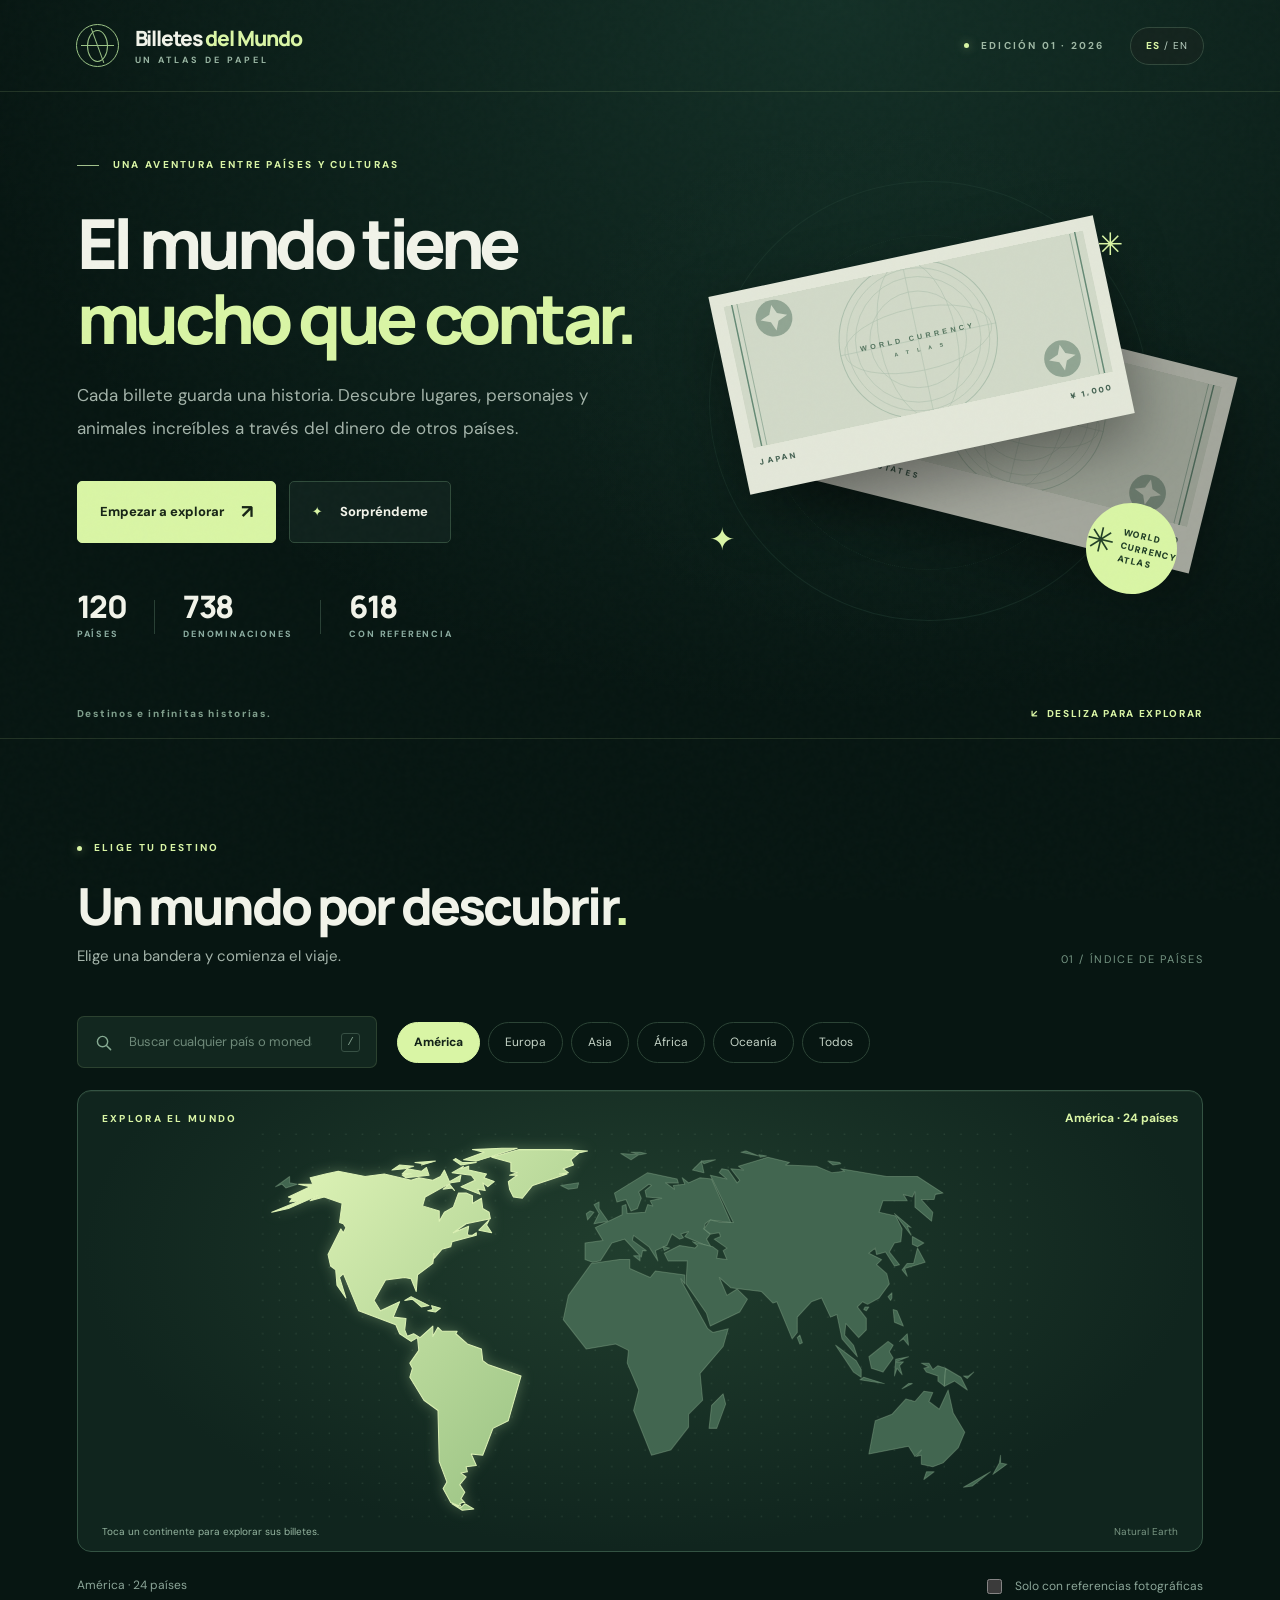
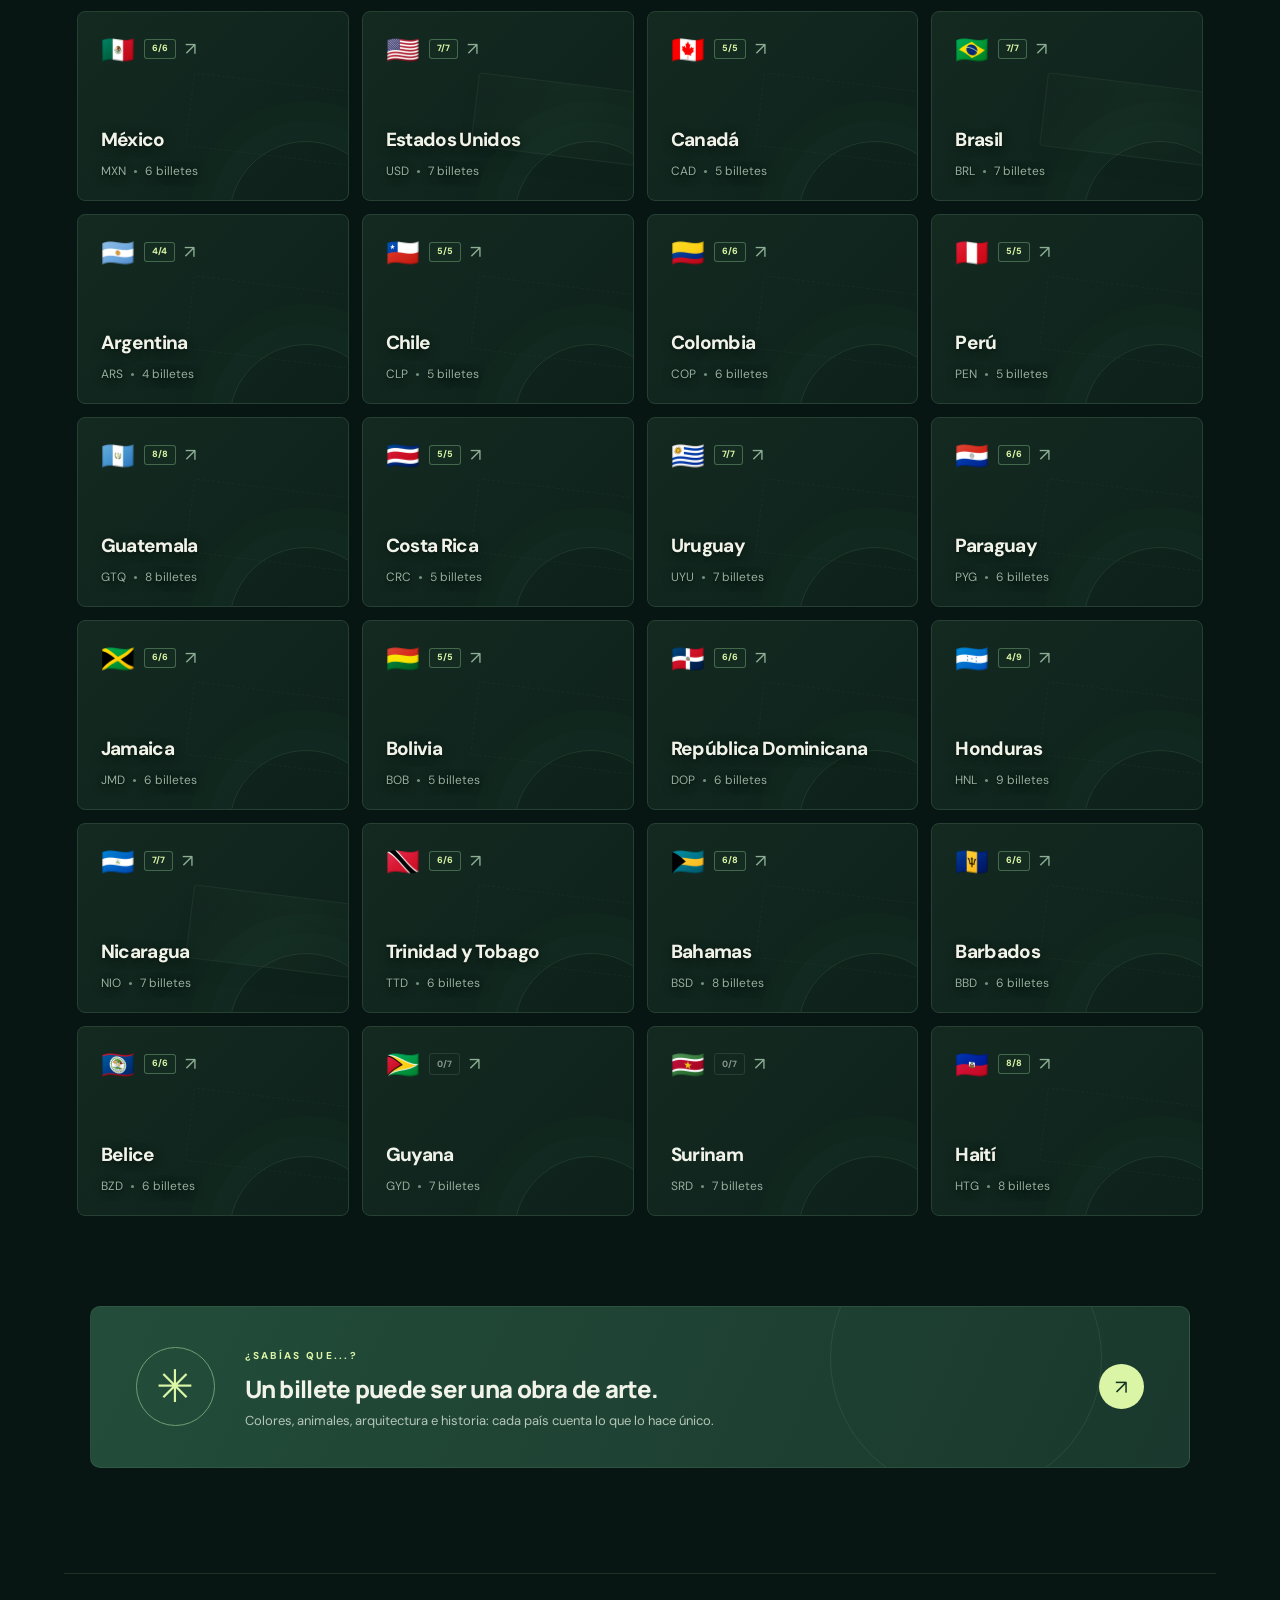
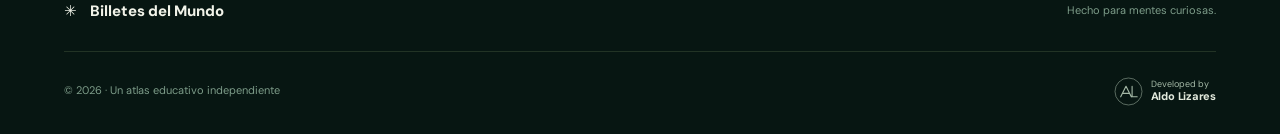
==== commit 0d6772e3: "v2.9.0: add ten independent currencies, technical profiles and verified photo references" ====
--- a/index.html
+++ b/index.html
@@ -16,9 +16,9 @@
   <link rel="preconnect" href="https://fonts.googleapis.com" />
   <link rel="preconnect" href="https://fonts.gstatic.com" crossorigin />
   <link rel="stylesheet" href="https://fonts.googleapis.com/css2?family=DM+Sans:wght@400;450;500;550;600;650;700;750;800&family=Manrope:wght@400;500;600;700;800&display=swap" />
-  <link rel="stylesheet" href="assets/style.css?v=2.8.1" />
-  <script src="assets/images.js?v=2.8.1" defer></script>
-  <script src="assets/app.js?v=2.8.1" defer></script>
+  <link rel="stylesheet" href="assets/style.css?v=2.9.0" />
+  <script src="assets/images.js?v=2.9.0" defer></script>
+  <script src="assets/app.js?v=2.9.0" defer></script>
 </head>
 <body>
   <div class="app-shell">
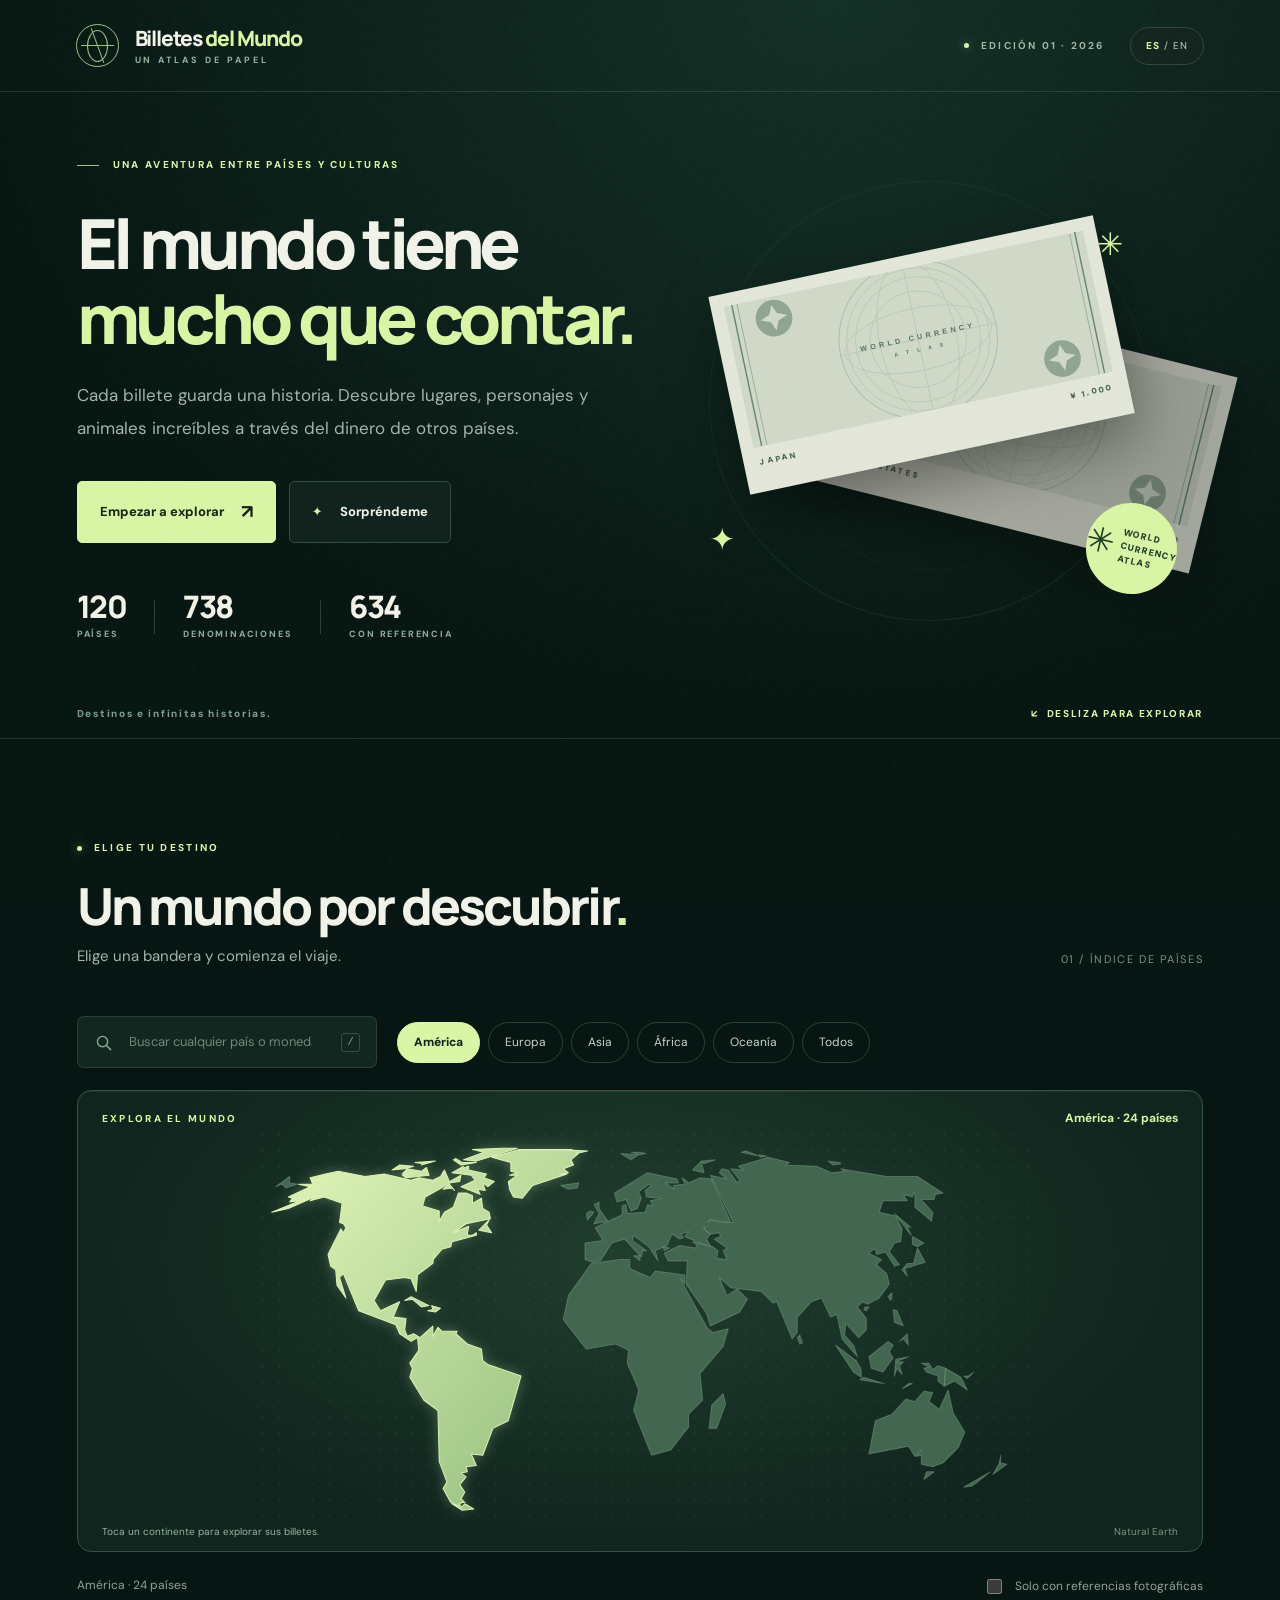
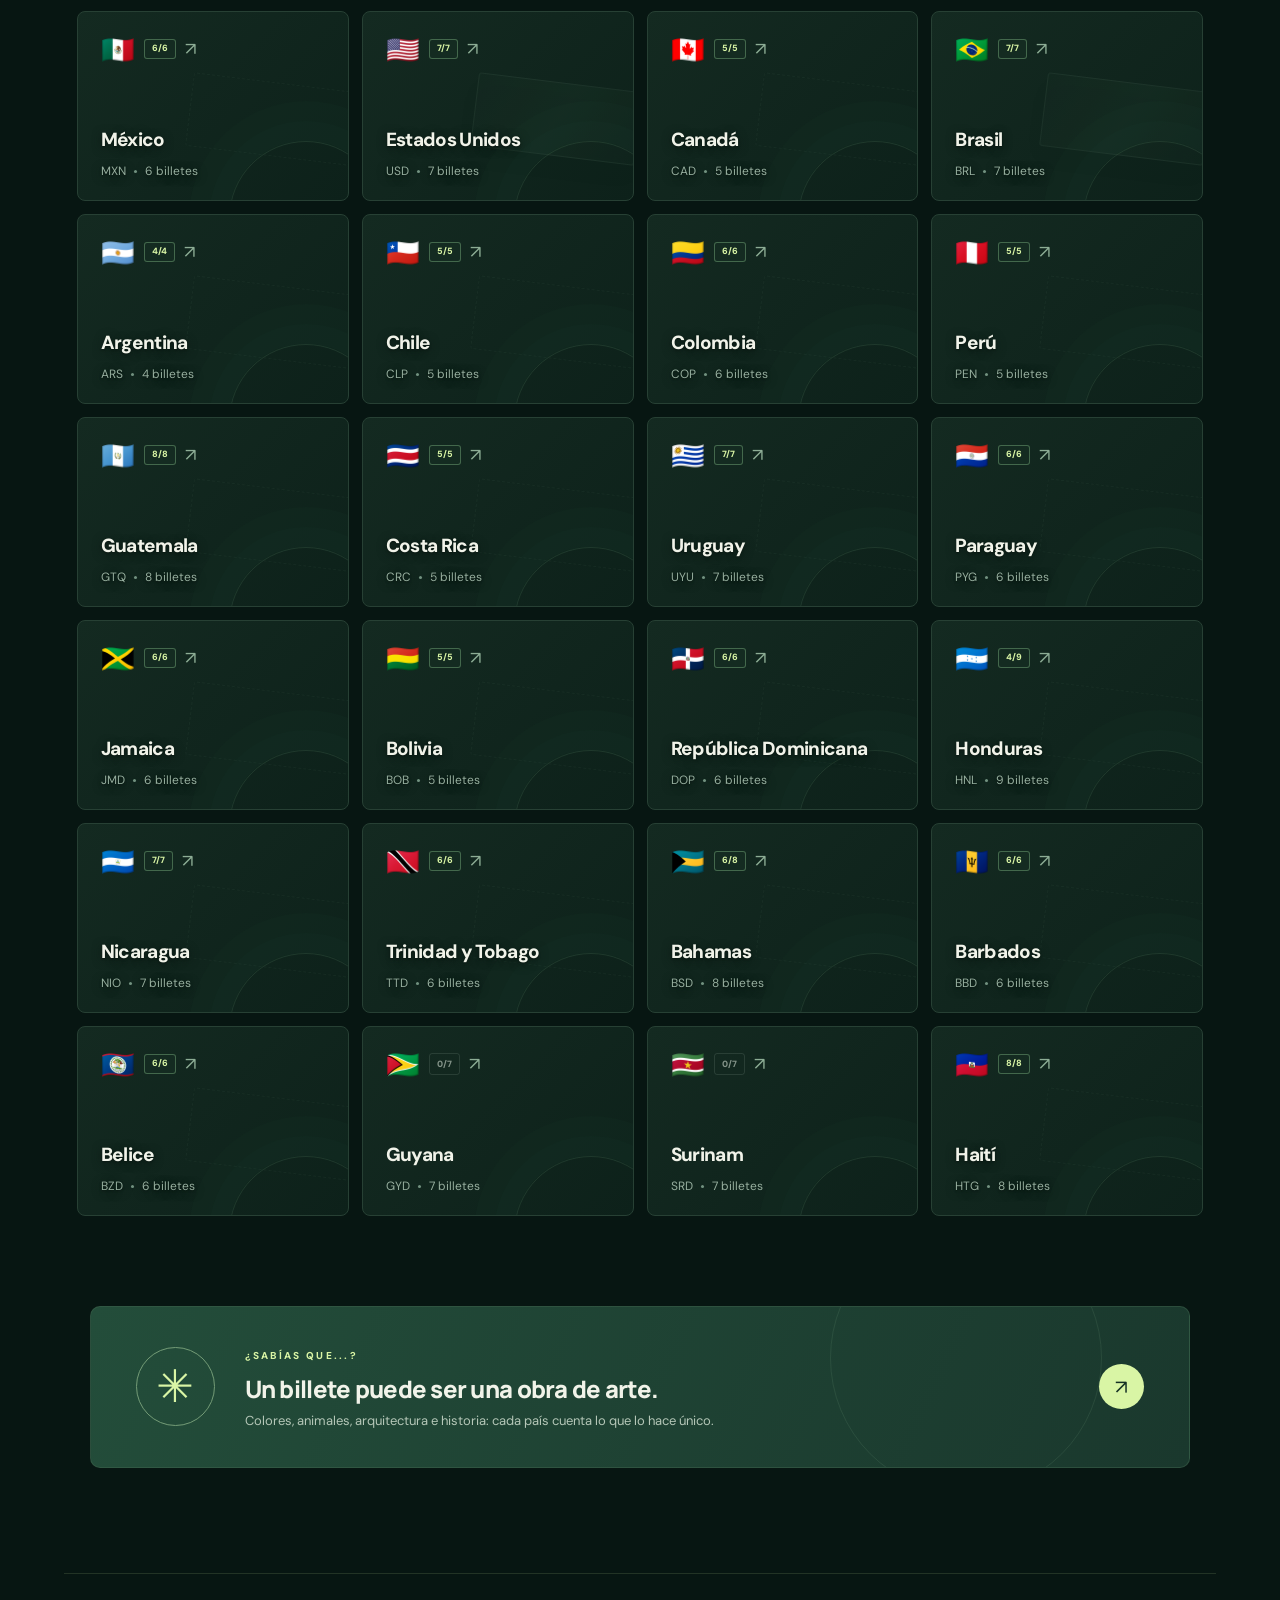
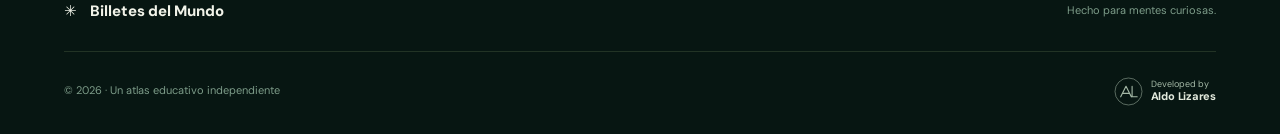
==== commit 5b3b4be7: "v2.9.1: complete Russia and Belarus photo pairs and technical profiles" ====
--- a/index.html
+++ b/index.html
@@ -16,9 +16,9 @@
   <link rel="preconnect" href="https://fonts.googleapis.com" />
   <link rel="preconnect" href="https://fonts.gstatic.com" crossorigin />
   <link rel="stylesheet" href="https://fonts.googleapis.com/css2?family=DM+Sans:wght@400;450;500;550;600;650;700;750;800&family=Manrope:wght@400;500;600;700;800&display=swap" />
-  <link rel="stylesheet" href="assets/style.css?v=2.9.0" />
-  <script src="assets/images.js?v=2.9.0" defer></script>
-  <script src="assets/app.js?v=2.9.0" defer></script>
+  <link rel="stylesheet" href="assets/style.css?v=2.9.1" />
+  <script src="assets/images.js?v=2.9.1" defer></script>
+  <script src="assets/app.js?v=2.9.1" defer></script>
 </head>
 <body>
   <div class="app-shell">
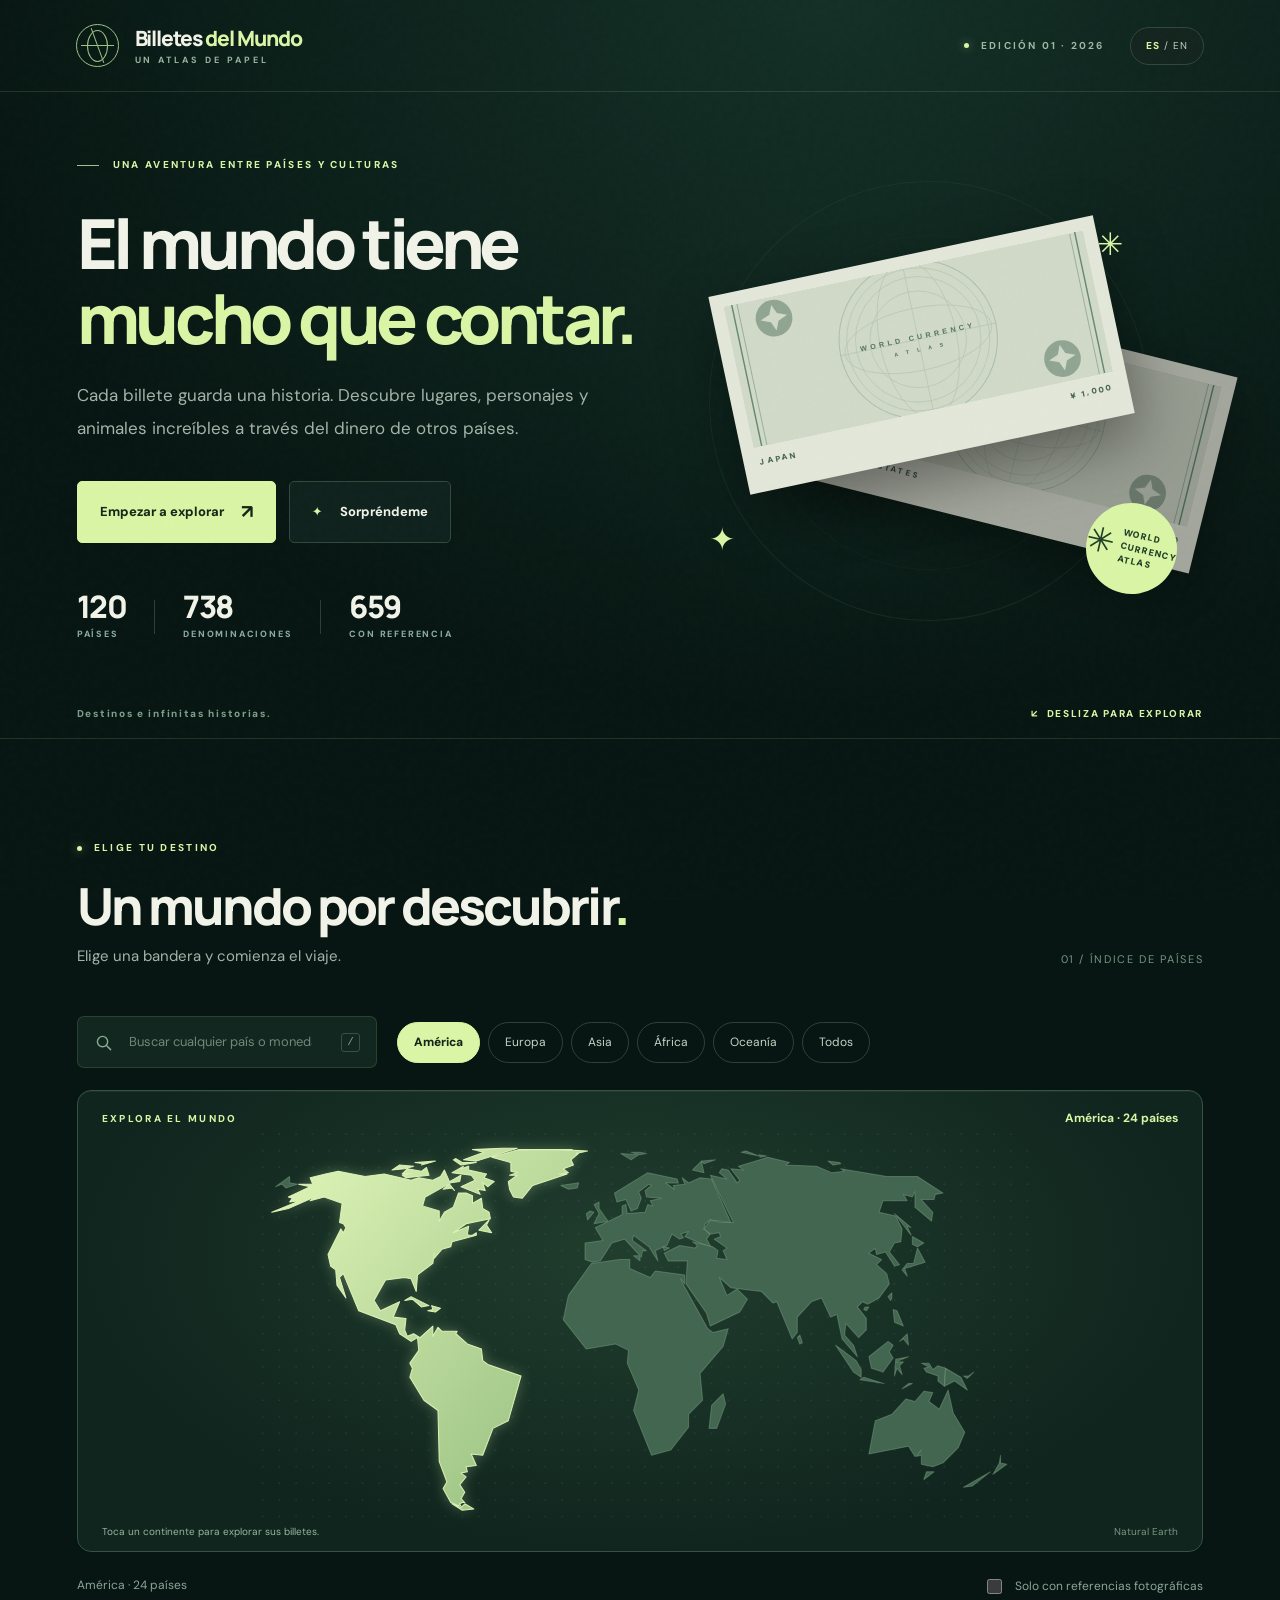
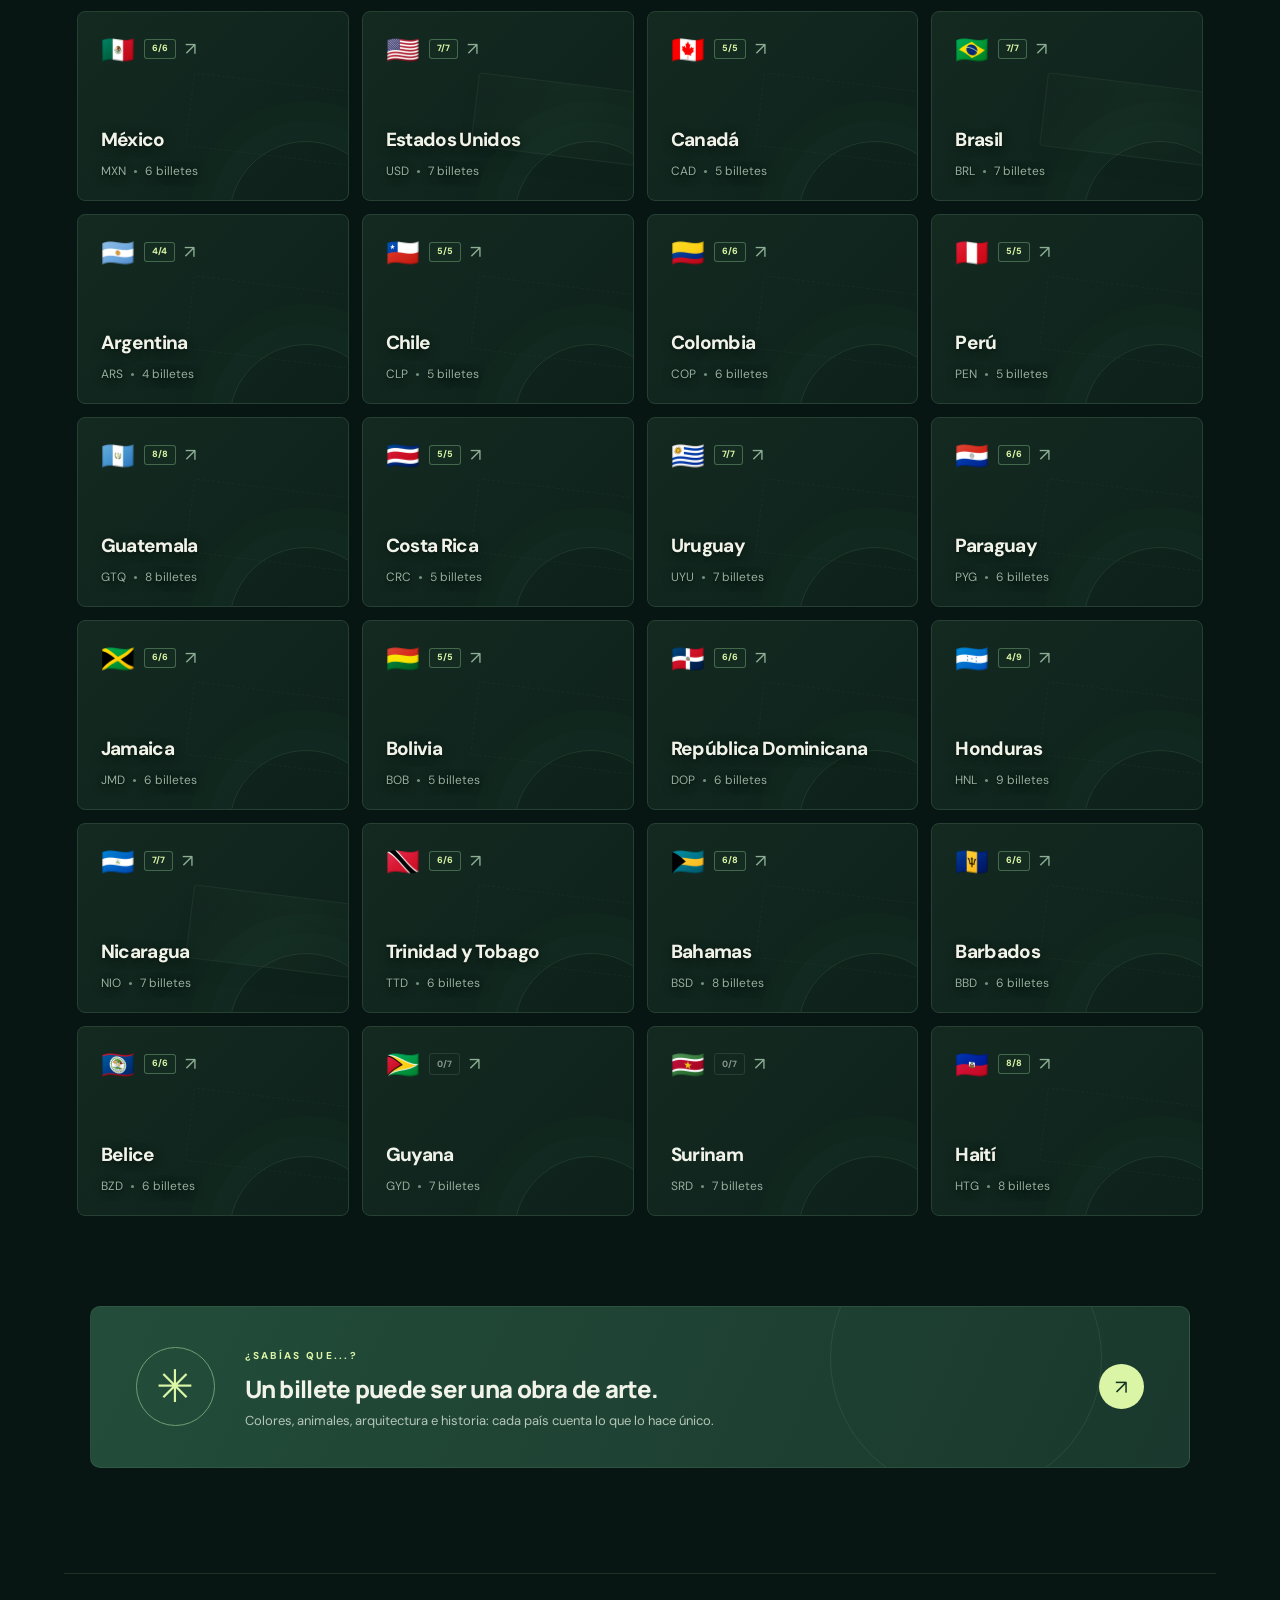
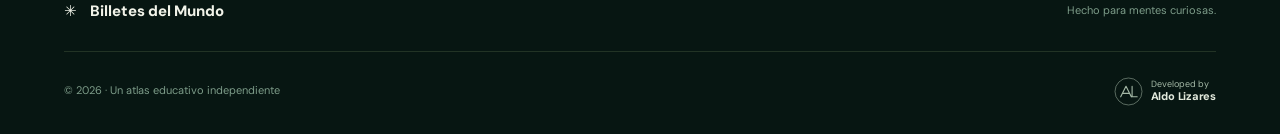
==== commit 8c6b3f83: "v2.9.3: repair Israel previews and add 25 missing banknote photo references" ====
--- a/index.html
+++ b/index.html
@@ -16,9 +16,9 @@
   <link rel="preconnect" href="https://fonts.googleapis.com" />
   <link rel="preconnect" href="https://fonts.gstatic.com" crossorigin />
   <link rel="stylesheet" href="https://fonts.googleapis.com/css2?family=DM+Sans:wght@400;450;500;550;600;650;700;750;800&family=Manrope:wght@400;500;600;700;800&display=swap" />
-  <link rel="stylesheet" href="assets/style.css?v=2.9.1" />
-  <script src="assets/images.js?v=2.9.1" defer></script>
-  <script src="assets/app.js?v=2.9.1" defer></script>
+  <link rel="stylesheet" href="assets/style.css?v=2.9.3" />
+  <script src="assets/images.js?v=2.9.3" defer></script>
+  <script src="assets/app.js?v=2.9.3" defer></script>
 </head>
 <body>
   <div class="app-shell">
--- a/assets/style.css
+++ b/assets/style.css
@@ -123,3 +123,6 @@
  .country-card.has-image .country-card-thumb{top:54px;height:57px}
  .country-card.has-image .country-card-thumb img{max-height:57px}
 }
+
+/* v2.9.2 — historical figures and design context */
+.portrait-profile{margin-top:18px;border-top:1px solid #385645;padding:17px 0 0}.portrait-profile h4{font:800 17px var(--display);letter-spacing:-.025em;color:#e1efd8;margin:0 0 14px}.portrait-person{border-left:2px solid #82aa72;padding:3px 0 3px 13px;margin:0 0 15px}.portrait-side{display:block;font-size:9px;letter-spacing:.13em;color:#a4bf9f;font-weight:750;margin-bottom:5px}.portrait-person strong{display:block;font-size:15px;line-height:1.4;color:var(--accent)}.portrait-person p,.portrait-motif{font-size:13px;line-height:1.65;color:#c5d6c7;margin:5px 0}.portrait-pending{font-size:12px;line-height:1.6;color:#a5bcaa;margin:0}.portrait-profile .technical-source{margin-top:4px}.portrait-profile+.technical-motifs{margin-top:20px}
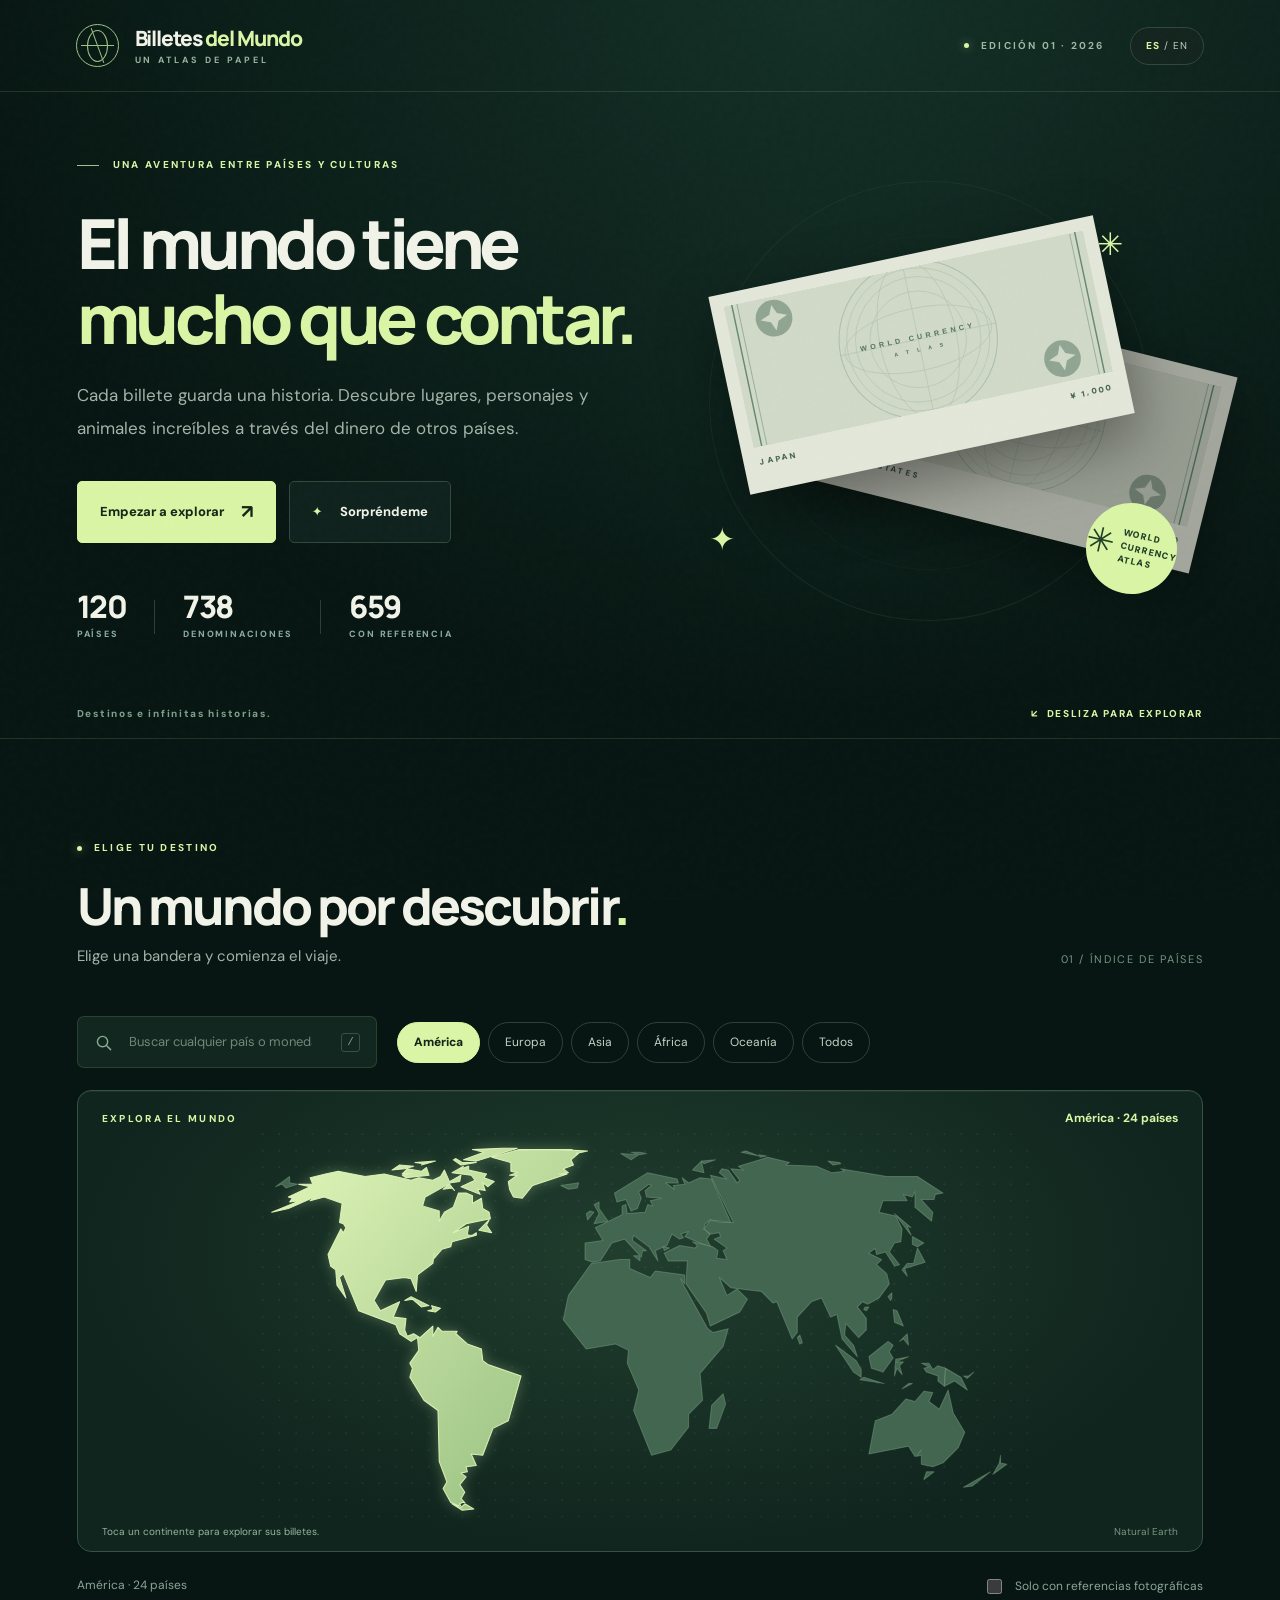
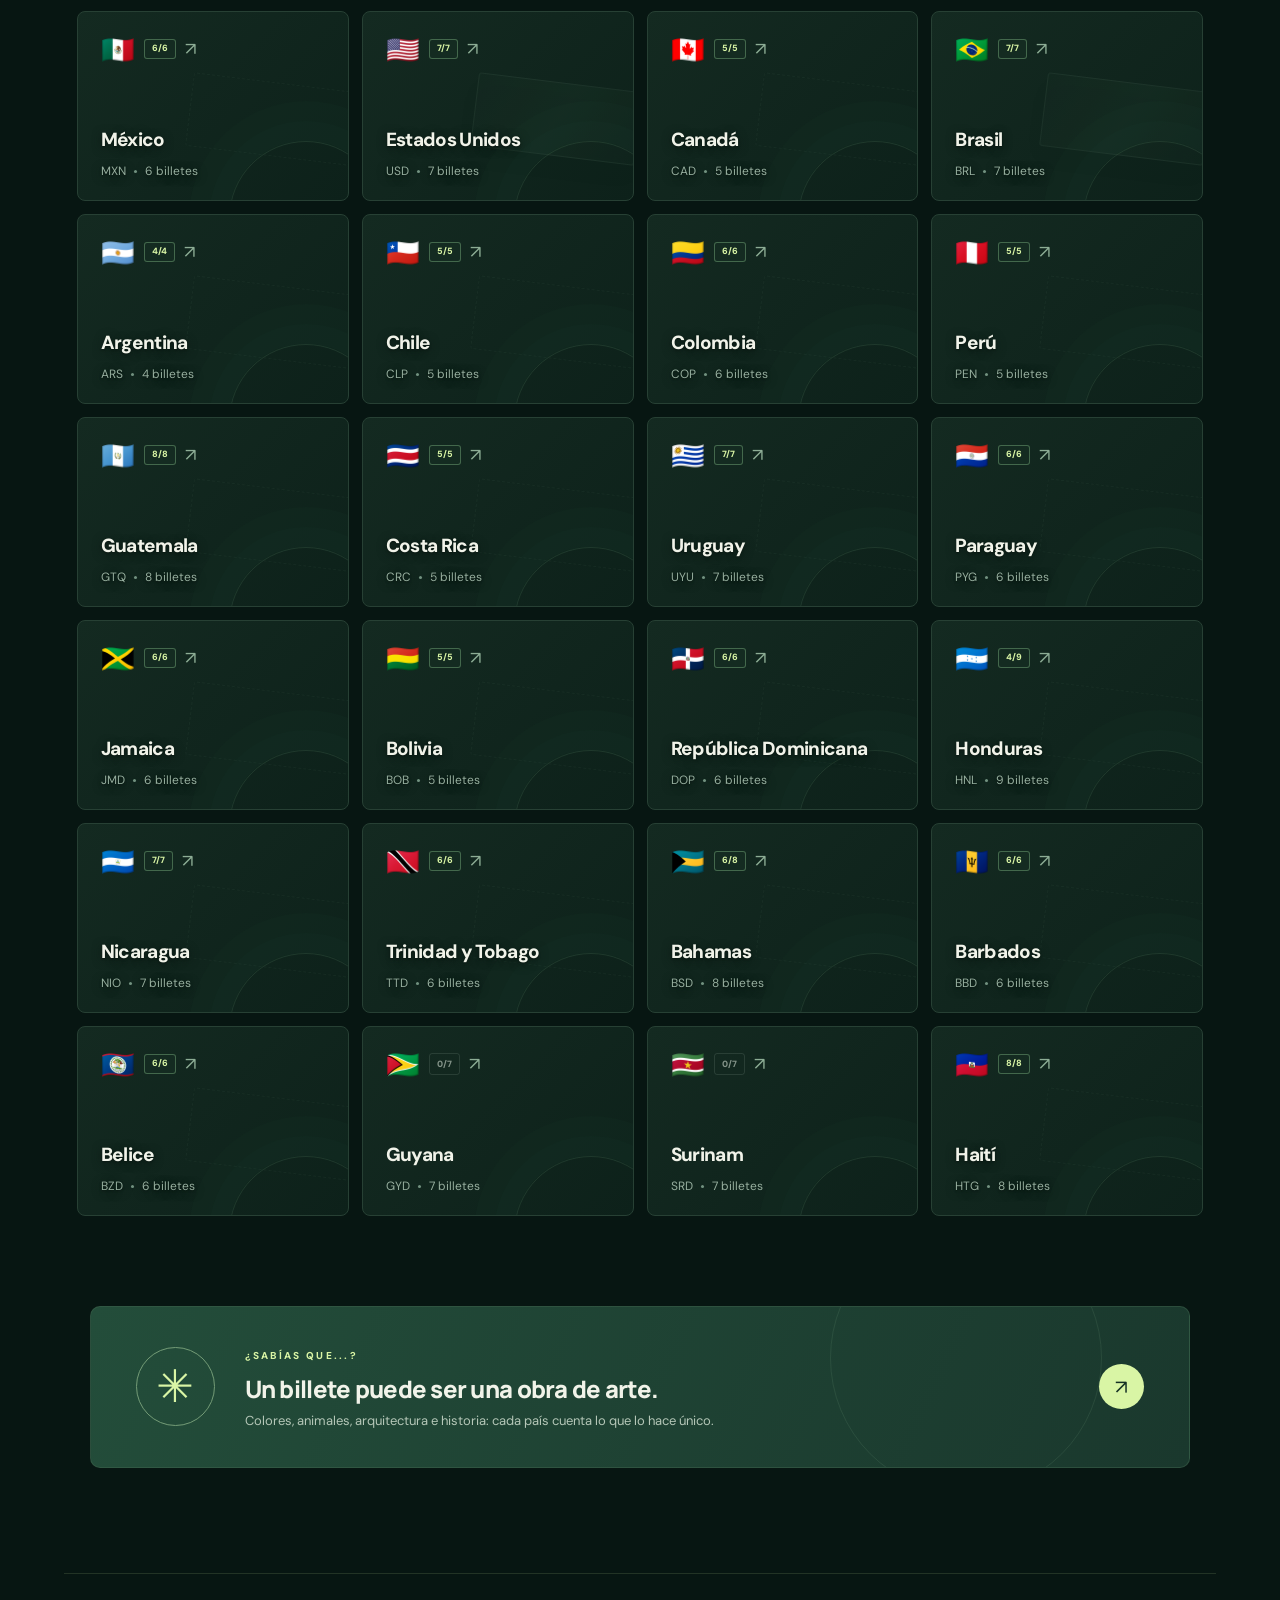
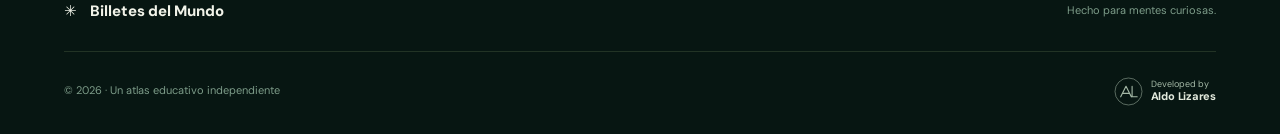
==== commit dfbdebcb: "v2.9.4: audit all portrait profiles and fill sourced missing entries" ====
--- a/index.html
+++ b/index.html
@@ -16,9 +16,9 @@
   <link rel="preconnect" href="https://fonts.googleapis.com" />
   <link rel="preconnect" href="https://fonts.gstatic.com" crossorigin />
   <link rel="stylesheet" href="https://fonts.googleapis.com/css2?family=DM+Sans:wght@400;450;500;550;600;650;700;750;800&family=Manrope:wght@400;500;600;700;800&display=swap" />
-  <link rel="stylesheet" href="assets/style.css?v=2.9.3" />
-  <script src="assets/images.js?v=2.9.3" defer></script>
-  <script src="assets/app.js?v=2.9.3" defer></script>
+  <link rel="stylesheet" href="assets/style.css?v=2.9.4" />
+  <script src="assets/images.js?v=2.9.4" defer></script>
+  <script src="assets/app.js?v=2.9.4" defer></script>
 </head>
 <body>
   <div class="app-shell">
